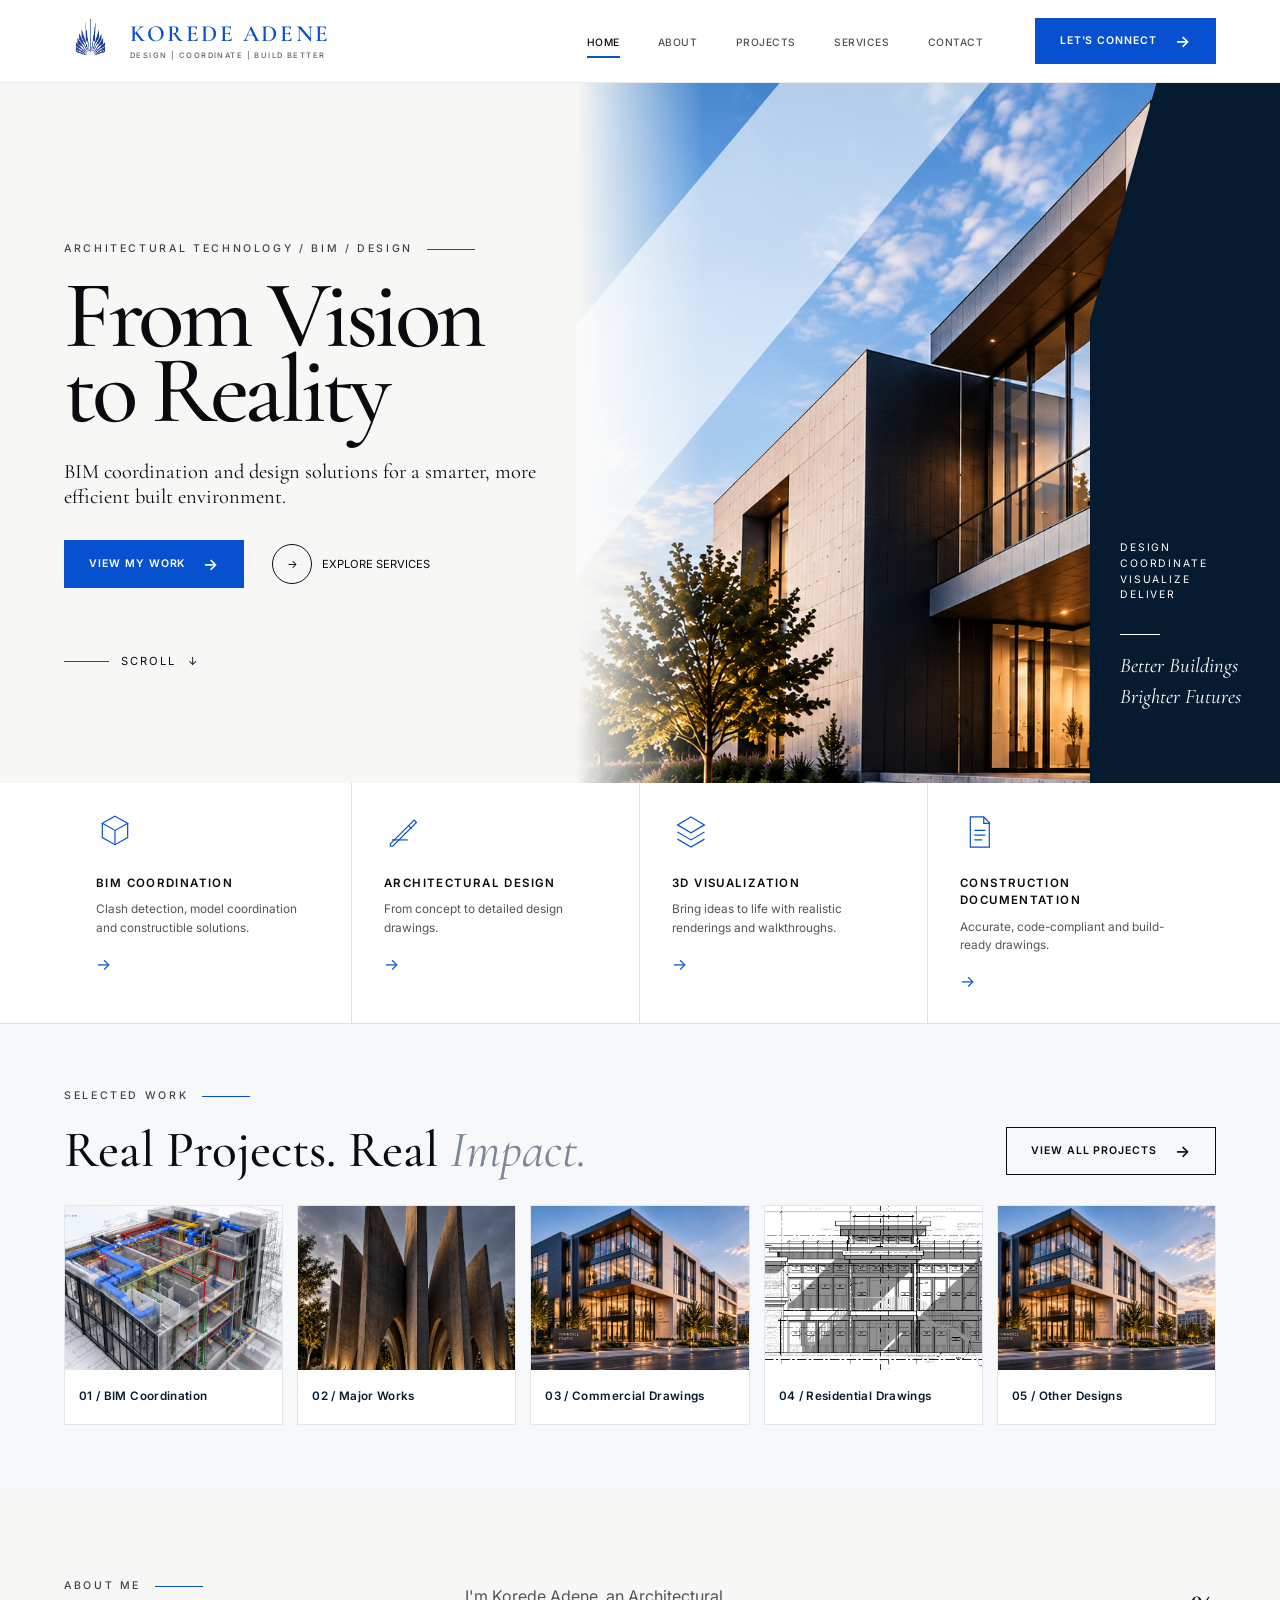
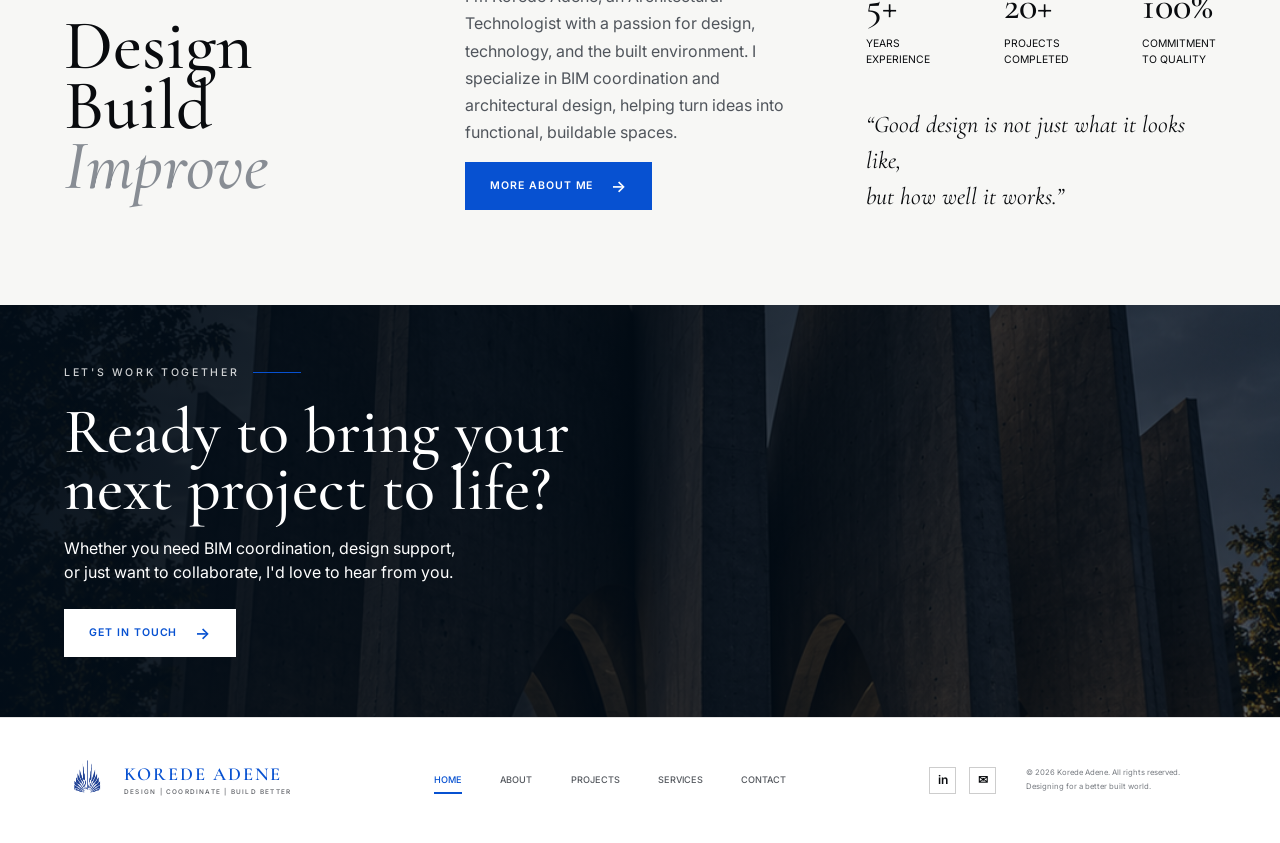
==== index.html @ fee51348 "Publish Centre Block Major Works case study" ====
<!DOCTYPE html>
<html lang="en">
<head>
  <meta charset="UTF-8">
  <meta name="viewport" content="width=device-width, initial-scale=1.0">

  <title>Korede Adene | BIM Coordination & Architectural Design</title>
  <meta
    name="description"
    content="Korede Adene is an Architectural Technologist and BIM professional specializing in BIM coordination, architectural design, visualization and construction documentation."
  >


  <link rel="preconnect" href="https://fonts.googleapis.com">
  <link rel="preconnect" href="https://fonts.gstatic.com" crossorigin>
  <link
    href="https://fonts.googleapis.com/css2?family=Cormorant+Garamond:ital,wght@0,400;0,500;0,600;1,400&family=Inter:wght@400;500;600&display=swap"
    rel="stylesheet"
  >

  <link rel="stylesheet" href="styles.css">
  <link rel="stylesheet" href="projects.css">
  <script src="script.js" defer></script>
</head>

<body class="home-page">
  <a class="skip-link" href="#main-content">Skip to content</a>

  <header class="site-header" id="top">
    <div class="site-header__inner">
      <a class="brand" href="#top" aria-label="Korede Adene home">
        <img
          class="brand__mark"
          src="assets/logo.png"
          alt=""
          width="54"
          height="54"
        >
        <span class="brand__text">
          <span class="brand__name">KOREDE ADENE</span>
          <span class="brand__tagline">DESIGN | COORDINATE | BUILD BETTER</span>
        </span>
      </a>

      <button
        class="nav-toggle"
        type="button"
        aria-expanded="false"
        aria-controls="primary-navigation"
        aria-label="Open navigation"
      >
        <span></span>
        <span></span>
      </button>

      <nav class="site-nav" id="primary-navigation" aria-label="Primary navigation">
        <a class="site-nav__link is-active" href="#top">Home</a>
        <a class="site-nav__link" href="#about">About</a>
        <a class="site-nav__link" href="projects.html">Projects</a>
        <a class="site-nav__link" href="services.html">Services</a>
        <a class="site-nav__link" href="contact.html">Contact</a>
      </nav>

      <a class="button button--primary header-cta" href="contact.html">
        <span>Let's connect</span>
        <span class="button__arrow" aria-hidden="true">→</span>
      </a>
    </div>
  </header>

  <main id="main-content">
    <section class="hero" aria-labelledby="hero-title">
      <div class="hero__inner">
        <div class="hero__content reveal">
          <p class="eyebrow">Architectural Technology / BIM / Design</p>

          <h1 class="hero__title" id="hero-title">
            <span>From Vision</span>
            <span>to Reality</span>
          </h1>

          <p class="hero__copy">
            BIM coordination and design solutions for a smarter,
            more efficient built environment.
          </p>

          <div class="hero__actions">
            <a class="button button--primary" href="projects.html">
              <span>View my work</span>
              <span class="button__arrow" aria-hidden="true">→</span>
            </a>

            <a class="showreel-link" href="services.html" aria-label="Explore services">
              <span class="showreel-link__icon" aria-hidden="true">→</span>
              <span>Explore services</span>
            </a>
          </div>

          <a class="hero__scroll" href="#services">
            <span class="hero__scroll-rule" aria-hidden="true"></span>
            <span class="hero__scroll-label">Scroll</span>
            <span class="hero__scroll-arrow" aria-hidden="true">↓</span>
          </a>
        </div>

        <div class="hero__visual" aria-label="Contemporary architecture">
          <div class="hero__image-wrap">
            <img
              class="hero__image"
              src="assets/hero-building.jpg"
              alt="Contemporary architectural building with strong geometric forms"
            >
          </div>

          <div class="hero__wash" aria-hidden="true"></div>

          <div class="hero__panel">
            <p class="hero__panel-words">
              <span>Design</span>
              <span>Coordinate</span>
              <span>Visualize</span>
              <span>Deliver</span>
            </p>
            <span class="hero__panel-rule" aria-hidden="true"></span>
            <p class="hero__panel-quote">
              Better Buildings<br>
              Brighter Futures
            </p>
          </div>
        </div>
      </div>
    </section>

    <section class="services-strip" id="services" aria-labelledby="services-title">
      <h2 class="visually-hidden" id="services-title">Services and capabilities</h2>

      <div class="services-strip__grid">
        <a class="service-card reveal" href="services.html#bim-coordination">
          <svg class="service-card__icon" viewBox="0 0 48 48" aria-hidden="true">
            <path d="M24 4 40 13 24 22 8 13 24 4Z"></path>
            <path d="M8 13v18l16 9 16-9V13"></path>
            <path d="M24 22v18"></path>
          </svg>
          <h3 class="service-card__title">BIM Coordination</h3>
          <p class="service-card__copy">
            Clash detection, model coordination and constructible solutions.
          </p>
          <span class="service-card__arrow" aria-hidden="true">→</span>
        </a>

        <a class="service-card reveal" href="services.html#architectural-design">
          <svg class="service-card__icon" viewBox="0 0 48 48" aria-hidden="true">
            <path d="M8 39 38 9l3 3-30 30H8v-3Z"></path>
            <path d="m31 16 4 4"></path>
            <path d="M10 34h20"></path>
          </svg>
          <h3 class="service-card__title">Architectural Design</h3>
          <p class="service-card__copy">
            From concept to detailed design drawings.
          </p>
          <span class="service-card__arrow" aria-hidden="true">→</span>
        </a>

        <a class="service-card reveal" href="services.html#visualization">
          <svg class="service-card__icon" viewBox="0 0 48 48" aria-hidden="true">
            <path d="m24 5 17 10-17 10L7 15 24 5Z"></path>
            <path d="m7 24 17 10 17-10"></path>
            <path d="m7 33 17 10 17-10"></path>
          </svg>
          <h3 class="service-card__title">3D Visualization</h3>
          <p class="service-card__copy">
            Bring ideas to life with realistic renderings and walkthroughs.
          </p>
          <span class="service-card__arrow" aria-hidden="true">→</span>
        </a>

        <a class="service-card reveal" href="services.html#documentation">
          <svg class="service-card__icon" viewBox="0 0 48 48" aria-hidden="true">
            <path d="M13 5h17l7 7v31H13V5Z"></path>
            <path d="M30 5v8h8"></path>
            <path d="M18 22h14M18 28h14M18 34h10"></path>
          </svg>
          <h3 class="service-card__title">Construction Documentation</h3>
          <p class="service-card__copy">
            Accurate, code-compliant and build-ready drawings.
          </p>
          <span class="service-card__arrow" aria-hidden="true">→</span>
        </a>
      </div>
    </section>

    <section class="featured-projects home-projects" id="projects" aria-labelledby="projects-title">
      <div class="home-projects__heading">
        <div><p class="eyebrow">Selected work</p><h2 id="projects-title">Real Projects. Real <em>Impact.</em></h2></div>
        <a class="button button--outline" href="projects.html">View all projects <span class="button__arrow" aria-hidden="true">→</span></a>
      </div>
      <div class="home-projects__grid">
        <a class="home-projects__card" href="projects.html#bim-coordination"><img src="assets/bim-coordination.jpg" alt="Illustrated BIM model" loading="lazy"><span>01 / BIM Coordination</span></a>
        <a class="home-projects__card" href="major-works.html"><img src="assets/contact-monument.jpg" alt="Architectural visualization representing major work" loading="lazy"><span>02 / Major Works</span></a>
        <a class="home-projects__card" href="commercial.html"><img src="assets/commercial-drawings.jpg" alt="Contemporary commercial building visualization" loading="lazy"><span>03 / Commercial Drawings</span></a>
        <a class="home-projects__card" href="residential.html"><img src="assets/residential/flat-roof.jpg" alt="Architectural elevation drawing of a contemporary residence" loading="lazy"><span>04 / Residential Drawings</span></a>
        <a class="home-projects__card" href="projects.html#other-designs"><img src="assets/commercial-drawings.jpg" alt="Architectural visualization representing design studies" loading="lazy"><span>05 / Other Designs</span></a>
      </div>
    </section>

    <section class="about" id="about" aria-labelledby="about-title">
      <div class="about__inner">
        <div class="about__heading reveal">
          <p class="eyebrow">About Me</p>
          <h2 class="about__title" id="about-title">
            Design<br>
            Build<br>
            <em>Improve</em>
          </h2>
        </div>

        <div class="about__copy reveal">
          <p>
            I'm Korede Adene, an Architectural Technologist with a passion for
            design, technology, and the built environment. I specialize in BIM
            coordination and architectural design, helping turn ideas into
            functional, buildable spaces.
          </p>

          <a class="button button--primary" href="about.html">
            <span>More about me</span>
            <span class="button__arrow" aria-hidden="true">→</span>
          </a>
        </div>

        <div class="about__stats reveal">
          <div class="stats">
            <div class="stat">
              <strong class="stat__number">5+</strong>
              <span class="stat__label">Years<br>Experience</span>
            </div>
            <div class="stat">
              <strong class="stat__number">20+</strong>
              <span class="stat__label">Projects<br>Completed</span>
            </div>
            <div class="stat">
              <strong class="stat__number">100%</strong>
              <span class="stat__label">Commitment<br>to Quality</span>
            </div>
          </div>

          <div class="about__quote">
            <span class="about__quote-rule" aria-hidden="true"></span>
            <blockquote>
              “Good design is not just what it looks like,<br>
              but how well it works.”
            </blockquote>
          </div>
        </div>
      </div>
    </section>

    <section class="contact-cta" id="contact" aria-labelledby="contact-title">
      <img
        class="contact-cta__image"
        src="assets/contact-monument.jpg"
        alt="Monumental concrete architecture illuminated at dusk"
      >
      <div class="contact-cta__overlay"></div>

      <div class="contact-cta__content reveal">
        <p class="eyebrow eyebrow--light">Let's work together</p>
        <h2 class="contact-cta__title" id="contact-title">
          Ready to bring your<br>
          next project to life?
        </h2>
        <p class="contact-cta__copy">
          Whether you need BIM coordination, design support,<br>
          or just want to collaborate, I'd love to hear from you.
        </p>

        <a class="button button--light" href="mailto:KoredeAdene@gmail.com">
          <span>Get in touch</span>
          <span class="button__arrow" aria-hidden="true">→</span>
        </a>
      </div>
    </section>
  </main>

  <footer class="site-footer">
    <div class="site-footer__inner">
      <a class="brand brand--footer" href="#top" aria-label="Korede Adene home">
        <img
          class="brand__mark"
          src="assets/logo.png"
          alt=""
          width="48"
          height="48"
        >
        <span class="brand__text">
          <span class="brand__name">KOREDE ADENE</span>
          <span class="brand__tagline">DESIGN | COORDINATE | BUILD BETTER</span>
        </span>
      </a>

      <nav class="footer-nav" aria-label="Footer navigation">
        <a class="is-active" href="#top">Home</a>
        <a href="#about">About</a>
        <a href="projects.html">Projects</a>
        <a href="#services">Services</a>
        <a href="contact.html">Contact</a>
      </nav>

      <div class="site-footer__right">
        <div class="social-links" aria-label="Social links">
          <a href="https://www.linkedin.com/in/korede-adene/" aria-label="LinkedIn">in</a>
          <a href="mailto:KoredeAdene@gmail.com" aria-label="Email">✉</a>
        </div>

        <div class="site-footer__meta">
          <p>© 2026 Korede Adene. All rights reserved.</p>
          <p>Designing for a better built world.</p>
        </div>
      </div>
    </div>
  </footer>
</body>
</html>
---- styles.css ----
/* ==========================================================
   KOREDE ADENE PORTFOLIO
   MASTER STYLESHEET
   Home + Services + About
========================================================== */


/* ==========================================================
   01. DESIGN SYSTEM
========================================================== */

:root {
  --black: #090b0e;
  --blue: #0751d1;
  --blue-dark: #053b9d;
  --navy: #061b2f;
  --navy-dark: #031321;

  --gray: #888d94;
  --gray-dark: #50555c;
  --gray-light: #e3e6e9;

  --white: #ffffff;
  --off-white: #f7f7f5;
  --blue-gray: #e8eef3;

  --font-display: "Cormorant Garamond", Georgia, serif;
  --font-body: "Inter", Arial, sans-serif;

  --max-width: 1600px;
  --page-padding: clamp(28px, 5vw, 82px);

  --header-height: 82px;

  --border: 1px solid rgba(9, 11, 14, 0.12);

  --transition: 250ms ease;
}


/* ==========================================================
   02. RESET
========================================================== */

*,
*::before,
*::after {
  box-sizing: border-box;
}

html {
  scroll-behavior: smooth;
}

body {
  margin: 0;
  padding: 0;

  color: var(--black);
  background: var(--white);

  font-family: var(--font-body);
  font-size: 16px;
  line-height: 1.5;

  -webkit-font-smoothing: antialiased;
}

body,
button,
input,
textarea {
  font-family: var(--font-body);
}

img {
  display: block;
  max-width: 100%;
}

a {
  color: inherit;
  text-decoration: none;
}

button {
  border: 0;
  background: none;
}

p {
  margin-top: 0;
}

h1,
h2,
h3,
h4,
p {
  overflow-wrap: break-word;
}

section {
  scroll-margin-top: 100px;
}


/* ==========================================================
   03. ACCESSIBILITY
========================================================== */

.skip-link {
  position: fixed;
  z-index: 99999;

  top: 12px;
  left: 12px;

  padding: 10px 16px;

  color: var(--white);
  background: var(--blue);

  transform: translateY(-160%);
}

.skip-link:focus {
  transform: translateY(0);
}


/* ==========================================================
   04. SHARED TYPOGRAPHY
========================================================== */

.eyebrow {
  display: flex;
  align-items: center;
  gap: 14px;

  margin: 0 0 22px;

  color: #3f454c;

  font-size: 0.66rem;
  font-weight: 500;

  letter-spacing: 0.25em;
  text-transform: uppercase;
}

.eyebrow::after {
  content: "";

  display: block;

  width: 48px;
  height: 1px;

  background: var(--blue);
}


.section-heading {
  display: flex;
  align-items: center;
  gap: 18px;

  margin-bottom: 20px;
}

.section-heading h2 {
  margin: 0;

  font-family: var(--font-display);
  font-size: clamp(2rem, 3vw, 3rem);
  font-weight: 500;

  line-height: 1;
  letter-spacing: -0.025em;
}

.section-heading__line {
  display: block;

  width: 55px;
  height: 1px;

  flex: 0 0 auto;

  background: var(--blue);
}

.section-heading--light {
  color: var(--white);
}

.section-heading--light .section-heading__line {
  background: rgba(255, 255, 255, 0.8);
}


/* ==========================================================
   05. BUTTONS
========================================================== */

.button {
  min-height: 48px;

  width: fit-content;

  display: inline-flex;
  align-items: center;
  justify-content: center;
  gap: 18px;

  padding: 0 24px;

  border: 1px solid transparent;

  font-size: 0.66rem;
  font-weight: 600;

  letter-spacing: 0.09em;
  text-transform: uppercase;

  transition:
    transform var(--transition),
    background var(--transition),
    color var(--transition),
    border-color var(--transition);
}

.button:hover {
  transform: translateY(-2px);
}

.button--primary {
  color: var(--white);
  background: var(--blue);
}

.button--primary:hover {
  background: var(--blue-dark);
}

.button--light {
  color: var(--blue);
  background: var(--white);
}

.button--light:hover {
  color: var(--white);
  background: var(--blue);
}

.button--outline {
  color: var(--black);

  border-color: var(--black);
  background: transparent;
}

.button__arrow {
  font-size: 1rem;
  line-height: 1;
}


/* ==========================================================
   06. STICKY HEADER
========================================================== */

.site-header {
  position: sticky;
  z-index: 5000;

  top: 0;

  width: 100%;

  background: rgba(255, 255, 255, 0.97);

  border-bottom: 1px solid rgba(9, 11, 14, 0.08);

  backdrop-filter: blur(14px);
  -webkit-backdrop-filter: blur(14px);
}

.site-header__inner {
  width: min(100%, var(--max-width));
  min-height: var(--header-height);

  margin: 0 auto;
  padding: 0 var(--page-padding);

  display: grid;
  grid-template-columns: auto 1fr auto;
  align-items: center;
  gap: clamp(25px, 4vw, 65px);
}


/* ==========================================================
   07. BRAND
========================================================== */

.brand {
  display: inline-flex;
  align-items: center;
  gap: 14px;

  min-width: max-content;
}

.brand__mark {
  width: 52px;
  height: 52px;

  object-fit: contain;
}

.brand__text {
  display: flex;
  flex-direction: column;
}

.brand__name {
  color: var(--blue);

  font-family: var(--font-display);
  font-size: 1.45rem;
  font-weight: 600;

  line-height: 1;

  letter-spacing: 0.11em;
}

.brand__tagline {
  margin-top: 6px;

  color: #5d6065;

  font-size: 0.47rem;
  font-weight: 500;

  line-height: 1;

  letter-spacing: 0.19em;
}


/* ==========================================================
   08. NAVIGATION
========================================================== */

.site-nav {
  display: flex;
  align-items: center;
  justify-content: flex-end;

  gap: clamp(25px, 3vw, 46px);
}

.site-nav__link {
  position: relative;

  padding: 31px 0 27px;

  color: #4d5055;

  font-size: 0.64rem;
  font-weight: 500;

  letter-spacing: 0.05em;
  text-transform: uppercase;

  transition: color var(--transition);
}

.site-nav__link::after {
  content: "";

  position: absolute;

  right: 0;
  bottom: 20px;
  left: 0;

  height: 2px;

  background: var(--blue);

  transform: scaleX(0);
  transform-origin: left;

  transition: transform var(--transition);
}

.site-nav__link:hover,
.site-nav__link.is-active {
  color: var(--black);
}

.site-nav__link:hover::after,
.site-nav__link.is-active::after {
  transform: scaleX(1);
}

.header-cta {
  min-height: 46px;

  white-space: nowrap;
}


/* ==========================================================
   09. MOBILE NAV BUTTON
========================================================== */

.nav-toggle {
  display: none;

  width: 44px;
  height: 44px;

  cursor: pointer;
}

.nav-toggle span {
  display: block;

  width: 25px;
  height: 1px;

  margin: 6px auto;

  background: var(--black);

  transition: var(--transition);
}

.nav-toggle.is-open span:first-child {
  transform: translateY(3.5px) rotate(45deg);
}

.nav-toggle.is-open span:last-child {
  transform: translateY(-3.5px) rotate(-45deg);
}


/* ==========================================================
   10. HOME HERO
========================================================== */

.hero {
  position: relative;

  min-height: 700px;

  display: grid;
  grid-template-columns: 45% 55%;

  overflow: hidden;

  background: var(--off-white);
}

.hero__content {
  position: relative;
  z-index: 4;

  padding:
    clamp(85px, 9vw, 145px)
    40px
    70px
    var(--page-padding);
}

.hero__title {
  margin: 0;

  font-family: var(--font-display);
  font-size: clamp(4.6rem, 7.5vw, 8rem);
  font-weight: 500;

  line-height: 0.78;
  letter-spacing: -0.045em;
}

.hero__description {
  max-width: 570px;

  margin: 28px 0;

  font-family: var(--font-display);
  font-size: clamp(1.15rem, 1.5vw, 1.5rem);

  line-height: 1.2;
}

.hero__actions {
  display: flex;
  align-items: center;
  flex-wrap: wrap;

  gap: 28px;
}

.hero__visual {
  position: relative;

  min-height: 700px;

  overflow: hidden;
}

.hero__visual > img {
  width: 100%;
  height: 100%;

  object-fit: cover;
}

.hero__visual::before {
  content: "";

  position: absolute;
  z-index: 2;

  top: -10%;
  bottom: -10%;
  left: -90px;

  width: 210px;

  background: rgba(255, 255, 255, 0.6);

  transform: skewX(-40deg);
}

.hero__side-panel {
  position: absolute;
  z-index: 5;

  top: 0;
  right: 0;
  bottom: 0;

  width: 27%;

  display: flex;
  flex-direction: column;
  justify-content: flex-end;

  padding: 50px 30px;

  color: var(--white);
  background: var(--navy);

  clip-path:
    polygon(
      35% 0,
      100% 0,
      100% 100%,
      0 100%,
      0 34%
    );
}


/* ==========================================================
   11. HOME SERVICES STRIP
========================================================== */

.services-strip {
  display: grid;
  grid-template-columns: repeat(4, 1fr);

  padding: 0 var(--page-padding);

  background: var(--white);

  border-bottom: var(--border);
}

.service-card {
  min-height: 175px;

  padding: 30px clamp(18px, 2.5vw, 38px);

  border-right: var(--border);
}

.service-card:last-child {
  border-right: 0;
}

.service-card h3 {
  margin: 18px 0 8px;

  font-size: 0.72rem;
  font-weight: 600;

  letter-spacing: 0.12em;
  text-transform: uppercase;
}

.service-card p {
  margin: 0;

  color: var(--gray-dark);

  font-size: 0.74rem;
  line-height: 1.55;
}


/* ==========================================================
   12. HOME FEATURED PROJECTS
========================================================== */

.featured-projects {
  display: grid;
  grid-template-columns: 1.35fr repeat(4, 1fr);

  color: var(--white);
  background: #070b0e;
}

.featured-projects__intro {
  padding: 45px var(--page-padding);
}

.featured-projects__intro h2 {
  margin: 20px 0;

  font-family: var(--font-display);
  font-size: clamp(2.8rem, 4vw, 4.6rem);
  font-weight: 500;

  line-height: 0.92;
}

.featured-projects__intro h2 em {
  color: #8d9198;

  font-weight: 400;
}

.featured-projects__intro p {
  color: rgba(255, 255, 255, 0.8);

  font-size: 0.8rem;
  line-height: 1.7;
}

.project-card {
  position: relative;

  min-height: 410px;

  overflow: hidden;

  border-left: 1px solid rgba(255, 255, 255, 0.13);
}

.project-card img {
  width: 100%;
  height: 100%;

  object-fit: cover;

  transition: transform 600ms ease;
}

.project-card:hover img {
  transform: scale(1.035);
}

.project-card::after {
  content: "";

  position: absolute;

  inset: 0;

  background:
    linear-gradient(
      180deg,
      transparent 35%,
      rgba(2, 9, 17, 0.9) 100%
    );
}

.project-card__content {
  position: absolute;
  z-index: 3;

  right: 20px;
  bottom: 25px;
  left: 20px;
}

.project-card__content h3 {
  margin: 0 0 5px;

  font-family: var(--font-display);
  font-size: 1.35rem;
  font-weight: 500;
}

.project-card__content p {
  margin: 0;

  font-size: 0.56rem;

  letter-spacing: 0.08em;
  text-transform: uppercase;
}


/* ==========================================================
   13. EXISTING HOME ABOUT SECTION
========================================================== */

.about-section {
  display: grid;
  grid-template-columns: 1fr 1fr 1fr;

  padding:
    clamp(55px, 7vw, 100px)
    var(--page-padding);

  background: var(--off-white);
}

.about-section h2 {
  margin: 0;

  font-family: var(--font-display);
  font-size: clamp(3.6rem, 5.5vw, 6rem);
  font-weight: 500;

  line-height: 0.8;
}

.about-section h2 em {
  color: var(--gray);

  font-weight: 400;
}

.about-section p {
  color: #4f5156;

  font-size: 0.84rem;
  line-height: 1.65;
}


/* ==========================================================
   14. SERVICES PAGE HERO
========================================================== */

.services-hero {
  min-height: 545px;

  display: grid;
  grid-template-columns: 53% 47%;

  overflow: hidden;

  background: var(--off-white);
}

.services-hero__content {
  position: relative;
  z-index: 5;

  display: flex;
  flex-direction: column;
  justify-content: center;

  padding:
    70px
    clamp(45px, 6vw, 100px)
    70px
    var(--page-padding);
}

.services-hero__title {
  margin: 0;

  font-family: var(--font-display);
  font-size: clamp(4rem, 6.2vw, 7rem);
  font-weight: 500;

  line-height: 0.83;
  letter-spacing: -0.045em;
}

.services-hero__title em {
  color: var(--gray);

  font-weight: 400;
}

.services-hero__intro {
  max-width: 660px;

  margin: 25px 0 28px;

  color: #3f4247;

  font-size: 0.84rem;
  line-height: 1.6;
}

.services-hero__visual {
  position: relative;

  min-height: 545px;

  overflow: hidden;

  background: var(--blue-gray);
}

.services-hero__visual > img {
  position: absolute;

  inset: 0;

  width: 100%;
  height: 100%;

  object-fit: cover;
}

.services-hero__visual::before {
  content: "";

  position: absolute;
  z-index: 2;

  top: -10%;
  bottom: -10%;
  left: -75px;

  width: 155px;

  background: rgba(255, 255, 255, 0.78);

  transform: skewX(-39deg);
}

.services-hero__panel {
  position: absolute;
  z-index: 4;

  top: 0;
  right: 0;
  bottom: 0;

  width: 28%;
  min-width: 180px;

  display: flex;
  flex-direction: column;
  justify-content: flex-end;

  padding: 45px 25px;

  color: var(--white);

  background:
    linear-gradient(
      180deg,
      #09223c,
      #031322
    );

  clip-path:
    polygon(
      36% 0,
      100% 0,
      100% 100%,
      0 100%,
      0 31%
    );
}

.services-hero__panel p {
  margin: 0;

  font-size: 0.59rem;

  line-height: 1.55;
  letter-spacing: 0.21em;

  text-transform: uppercase;
}

.services-hero__panel > span {
  width: 38px;
  height: 1px;

  margin: 17px 0;

  background: rgba(255, 255, 255, 0.7);
}

.services-hero__panel blockquote {
  margin: 0;

  font-family: var(--font-display);
  font-size: 1.15rem;
  font-style: italic;

  line-height: 1;
}


/* ==========================================================
   15. SERVICES PAGE FEATURE ROWS
========================================================== */

.service-feature {
  min-height: 455px;

  display: grid;
  grid-template-columns: 46% 54%;

  background: var(--white);

  border-top: var(--border);
}

.service-feature--reverse {
  grid-template-columns: 54% 46%;
}

.service-feature--reverse .service-feature__image {
  grid-column: 2;
  grid-row: 1;
}

.service-feature--reverse .service-feature__content {
  grid-column: 1;
  grid-row: 1;
}

.service-feature__image {
  position: relative;

  min-height: 455px;

  overflow: hidden;

  background: var(--blue-gray);
}

.service-feature__image img {
  position: absolute;

  inset: 0;

  width: 100%;
  height: 100%;

  object-fit: cover;

  transition: transform 700ms ease;
}

.service-feature:hover .service-feature__image img {
  transform: scale(1.018);
}

.service-feature__content {
  display: flex;
  flex-direction: column;
  justify-content: center;

  padding:
    clamp(40px, 4vw, 65px)
    clamp(45px, 6vw, 100px);
}

.service-number {
  display: flex;
  align-items: center;

  gap: 13px;

  margin-bottom: 8px;

  color: #555a61;

  font-size: 0.56rem;
  font-weight: 600;

  letter-spacing: 0.11em;
  text-transform: uppercase;
}

.service-number__line {
  width: 38px;
  height: 1px;

  background: var(--blue);
}

.service-feature__content h2 {
  margin: 0;

  font-family: var(--font-display);
  font-size: clamp(2.6rem, 3.7vw, 4.2rem);
  font-weight: 500;

  line-height: 0.95;
  letter-spacing: -0.035em;
}

.service-feature__description {
  max-width: 710px;

  margin: 14px 0 20px;

  color: #50545a;

  font-size: 0.8rem;
  line-height: 1.55;
}

.service-feature__capabilities {
  width: 100%;
  max-width: 720px;

  display: grid;
  grid-template-columns: repeat(2, minmax(0, 1fr));

  gap: 0 35px;

  margin-bottom: 23px;
}

.service-feature__capabilities ul {
  margin: 0;
  padding: 0;

  list-style: none;
}

.service-feature__capabilities li {
  position: relative;

  margin: 0 0 8px;

  padding-left: 23px;

  color: #555960;

  font-size: 0.72rem;
  line-height: 1.45;
}

.service-feature__capabilities li::before {
  content: "✓";

  position: absolute;

  top: 1px;
  left: 0;

  width: 14px;
  height: 14px;

  display: flex;
  align-items: center;
  justify-content: center;

  border-radius: 50%;

  color: var(--white);
  background: var(--blue);

  font-size: 0.5rem;
  font-weight: 600;
}

.service-feature__content .button {
  align-self: flex-start;
}

.service-feature__image--visualization::after {
  content: "";

  position: absolute;
  z-index: 1;

  inset: 0;

  background:
    linear-gradient(
      90deg,
      rgba(2, 14, 26, 0.78),
      rgba(2, 14, 26, 0.3) 35%,
      transparent 60%
    );
}

.service-image-caption {
  position: absolute;
  z-index: 3;

  top: 50%;
  left: clamp(28px, 4vw, 70px);

  transform: translateY(-50%);

  color: var(--white);

  font-size: 0.63rem;
  font-weight: 500;

  line-height: 1.65;
  letter-spacing: 0.25em;

  text-transform: uppercase;
}


/* ==========================================================
   16. SERVICES CONTACT
========================================================== */

.services-contact {
  position: relative;

  min-height: 170px;

  overflow: hidden;

  color: var(--white);
  background: var(--navy);
}

.services-contact__background {
  position: absolute;

  inset: 0;
}

.services-contact__background img {
  width: 100%;
  height: 100%;

  object-fit: cover;
}

.services-contact__overlay {
  position: absolute;

  inset: 0;

  background:
    linear-gradient(
      90deg,
      rgba(2, 13, 24, 0.98),
      rgba(2, 13, 24, 0.87) 55%,
      rgba(2, 13, 24, 0.55)
    );
}

.services-contact__content {
  position: relative;
  z-index: 3;

  width: min(100%, var(--max-width));
  min-height: 170px;

  margin: 0 auto;
  padding: 28px var(--page-padding);

  display: flex;
  align-items: center;
  justify-content: space-between;

  gap: 50px;
}

.services-contact h2 {
  margin: 0;

  font-family: var(--font-display);
  font-size: clamp(2rem, 3vw, 3.2rem);
  font-weight: 500;

  line-height: 0.95;
}

.services-contact p {
  max-width: 720px;

  margin: 9px 0 0;

  color: rgba(255, 255, 255, 0.82);

  font-size: 0.73rem;
}


/* ==========================================================
   17. ABOUT PAGE HERO
========================================================== */

.about-hero {
  position: relative;

  min-height: 650px;

  display: grid;
  grid-template-columns: 43% 57%;

  overflow: hidden;

  background:
    linear-gradient(
      120deg,
      #f7f8f8 0%,
      #eef3f6 45%,
      #dfe8ef 100%
    );
}

.about-hero__content {
  position: relative;
  z-index: 5;

  display: flex;
  flex-direction: column;
  justify-content: center;

  padding:
    65px
    35px
    55px
    var(--page-padding);
}

.about-hero__title {
  margin: 0;

  font-family: var(--font-display);
  font-size: clamp(4.4rem, 6.4vw, 7.3rem);
  font-weight: 500;

  line-height: 0.77;
  letter-spacing: -0.045em;
}

.about-hero__title em {
  color: #7d8288;

  font-weight: 400;
}

.about-hero__intro {
  max-width: 560px;

  margin: 30px 0;

  color: #43484f;

  font-size: 0.86rem;
  line-height: 1.65;
}

.about-hero__keywords {
  display: flex;
  flex-wrap: wrap;

  gap: 22px;

  margin-top: 38px;

  color: #747980;

  font-size: 0.5rem;
  font-weight: 500;

  letter-spacing: 0.12em;
  text-transform: uppercase;
}


/* ABOUT HERO VISUAL */

.about-hero__visual {
  position: relative;

  min-height: 650px;

  overflow: hidden;

  background:
    linear-gradient(
      135deg,
      #e6edf2 0%,
      #cbd7df 32%,
      var(--navy) 32.2%,
      var(--navy-dark) 100%
    );
}


/* subtle architectural shapes */

.about-hero__visual::before {
  content: "";

  position: absolute;

  z-index: 1;

  top: -120px;
  left: -60px;

  width: 52%;
  height: 125%;

  border-left: 1px solid rgba(7, 81, 209, 0.22);
  border-right: 1px solid rgba(7, 81, 209, 0.18);

  background:
    linear-gradient(
      90deg,
      rgba(255, 255, 255, 0.13),
      rgba(255, 255, 255, 0.02)
    );

  transform: skewX(-20deg);
}


/* portrait */

.about-hero__portrait {
  position: absolute;

  z-index: 3;

  right: 7%;
  bottom: 0;

  width: min(68%, 650px);
  height: 94%;

  object-fit: contain;
  object-position: center bottom;
}


/* dark side panel */

.about-hero__panel {
  position: absolute;

  z-index: 4;

  top: 0;
  right: 0;
  bottom: 0;

  width: 25%;
  min-width: 185px;

  display: flex;
  flex-direction: column;
  justify-content: center;

  padding: 120px 25px 35px 40px;

  color: var(--white);

  background:
    linear-gradient(
      180deg,
      rgba(3, 22, 39, 0.92),
      rgba(2, 15, 28, 0.98)
    );

  clip-path:
    polygon(
      42% 0,
      100% 0,
      100% 100%,
      0 100%,
      0 26%
    );
}

.about-hero__panel p {
  margin: 0;

  font-size: 0.62rem;

  line-height: 1.55;
  letter-spacing: 0.23em;

  text-transform: uppercase;
}

.about-hero__panel > span {
  width: 40px;
  height: 1px;

  margin: 20px 0;

  background: rgba(255, 255, 255, 0.75);
}

.about-hero__panel blockquote {
  margin: 0;

  font-family: var(--font-display);
  font-size: 1.3rem;
  font-style: italic;

  line-height: 1;
}


/* ==========================================================
   18. ABOUT PROFESSIONAL SUMMARY
========================================================== */

.about-summary {
  width: min(100%, var(--max-width));

  margin: 0 auto;

  display: grid;
  grid-template-columns: 48% 52%;

  background: var(--white);
}

.about-summary__bio {
  padding:
    clamp(55px, 6vw, 90px)
    clamp(40px, 5vw, 80px)
    clamp(55px, 6vw, 90px)
    var(--page-padding);

  border-right: var(--border);
}

.about-summary__bio > p {
  max-width: 700px;

  margin-bottom: 16px;

  color: #50545a;

  font-size: 0.79rem;
  line-height: 1.65;
}

.about-signature {
  margin-top: 35px;

  display: flex;
  flex-direction: column;
}

.about-signature__script {
  margin-bottom: 13px;

  font-family: var(--font-display);
  font-size: 2.7rem;
  font-style: italic;

  line-height: 1;

  transform: rotate(-3deg);
  transform-origin: left;
}

.about-signature__name {
  font-size: 0.61rem;
  font-weight: 600;

  letter-spacing: 0.15em;
}

.about-signature__role {
  margin-top: 3px;

  color: #60656b;

  font-size: 0.54rem;
  font-weight: 500;

  letter-spacing: 0.13em;
}


/* ==========================================================
   19. ABOUT STATISTICS
========================================================== */

.about-summary__details {
  display: flex;
  flex-direction: column;
}

.about-stats {
  min-height: 210px;

  display: grid;
  grid-template-columns: repeat(3, 1fr);

  padding:
    50px
    clamp(30px, 5vw, 75px)
    35px;

  border-bottom: var(--border);
}

.about-stat {
  display: flex;
  flex-direction: column;
  align-items: center;

  text-align: center;

  padding: 0 20px;

  border-right: var(--border);
}

.about-stat:last-child {
  border-right: 0;
}

.about-stat__icon {
  color: var(--blue);

  font-size: 1.9rem;
  line-height: 1;
}

.about-stat strong {
  margin: 9px 0 4px;

  color: var(--blue);

  font-family: var(--font-display);
  font-size: 3rem;
  font-weight: 500;

  line-height: 0.9;
}

.about-stat > span:last-child {
  color: #555b62;

  font-size: 0.5rem;
  font-weight: 500;

  line-height: 1.4;
  letter-spacing: 0.09em;
}


/* ==========================================================
   20. ABOUT QUOTE
========================================================== */

.about-quote {
  position: relative;

  margin: 0;

  padding:
    30px
    clamp(40px, 6vw, 90px);

  color: #72777e;

  border-bottom: var(--border);

  font-family: var(--font-display);
  font-size: clamp(1.25rem, 1.7vw, 1.7rem);
  font-style: italic;

  line-height: 1.1;
}

.about-quote::before {
  content: "";

  position: absolute;

  top: 27px;
  bottom: 27px;
  left: clamp(22px, 4vw, 55px);

  width: 2px;

  background: var(--blue);
}


/* ==========================================================
   21. ABOUT APPROACH
========================================================== */

.about-approach {
  flex: 1;

  padding:
    32px
    clamp(40px, 5vw, 75px)
    45px;
}

.about-approach > p {
  max-width: 800px;

  margin-bottom: 28px;

  color: #565b62;

  font-size: 0.78rem;
  line-height: 1.6;
}

.approach-grid {
  display: grid;
  grid-template-columns: repeat(2, 1fr);

  gap: 26px 40px;
}

.approach-item {
  display: grid;
  grid-template-columns: 40px 1fr;

  align-items: center;

  gap: 12px;
}

.approach-item__icon {
  width: 38px;
  height: 38px;

  display: flex;
  align-items: center;
  justify-content: center;

  color: var(--blue);

  border: 1px solid rgba(7, 81, 209, 0.4);
  border-radius: 50%;

  font-size: 1.15rem;
}

.approach-item h3 {
  margin: 0 0 3px;

  color: #555a60;

  font-size: 0.57rem;
  font-weight: 600;

  letter-spacing: 0.08em;
  text-transform: uppercase;
}

.approach-item p {
  margin: 0;

  color: #777b80;

  font-size: 0.58rem;
}


/* ==========================================================
   22. CORE SKILLS & TOOLS
========================================================== */

.skills-section {
  position: relative;

  overflow: hidden;

  color: var(--white);

  background:
    linear-gradient(
      110deg,
      #031626 0%,
      #06233c 60%,
      #071c30 100%
    );
}

.skills-section::after {
  content: "";

  position: absolute;

  z-index: 0;

  top: 0;
  right: -80px;
  bottom: 0;

  width: 38%;

  opacity: 0.17;

  background:
    linear-gradient(
      120deg,
      transparent 20%,
      rgba(255, 255, 255, 0.1)
    );

  transform: skewX(-16deg);
}

.skills-section__overlay {
  position: absolute;

  inset: 0;

  background:
    linear-gradient(
      90deg,
      rgba(1, 12, 22, 0.15),
      transparent
    );
}

.skills-section__inner {
  position: relative;
  z-index: 2;

  width: min(100%, var(--max-width));

  margin: 0 auto;
  padding:
    48px
    var(--page-padding)
    58px;
}

.skills-section__header {
  display: flex;
  align-items: center;
  justify-content: space-between;

  gap: 40px;

  margin-bottom: 25px;
}

.skills-section__header p {
  margin: 0;

  color: rgba(255, 255, 255, 0.72);

  font-size: 0.55rem;
  font-weight: 500;

  letter-spacing: 0.17em;
  text-transform: uppercase;
}

.skills-layout {
  display: grid;
  grid-template-columns: 1.15fr 1fr;

  gap: clamp(50px, 7vw, 110px);
}

.software-tools {
  padding-right: clamp(30px, 5vw, 80px);

  border-right: 1px solid rgba(255, 255, 255, 0.15);
}

.software-tools h3,
.professional-skills h3 {
  margin: 0 0 24px;

  font-size: 0.8rem;
  font-weight: 500;
}

.software-grid {
  display: grid;
  grid-template-columns: repeat(5, 1fr);

  gap: 0;
}

.software-item {
  min-height: 105px;

  display: flex;
  flex-direction: column;
  align-items: center;
  justify-content: center;

  gap: 12px;

  padding: 10px;

  text-align: center;

  border-right: 1px solid rgba(255, 255, 255, 0.12);
  border-bottom: 1px solid rgba(255, 255, 255, 0.12);
}

.software-item:nth-child(5n) {
  border-right: 0;
}

.software-item:nth-last-child(-n + 5) {
  border-bottom: 0;
}

.software-item strong {
  color: #65a4ff;

  font-family: var(--font-display);
  font-size: 2.3rem;
  font-weight: 500;

  line-height: 1;
}

.software-item span {
  color: rgba(255, 255, 255, 0.9);

  font-size: 0.54rem;
}

.professional-skills ul {
  margin: 0;
  padding: 0;

  list-style: none;
}

.professional-skills li {
  position: relative;

  margin-bottom: 12px;

  padding-left: 27px;

  color: rgba(255, 255, 255, 0.86);

  font-size: 0.69rem;
  line-height: 1.4;
}

.professional-skills li::before {
  content: "✓";

  position: absolute;

  top: 0;
  left: 0;

  width: 16px;
  height: 16px;

  display: flex;
  align-items: center;
  justify-content: center;

  color: var(--white);
  background: var(--blue);

  border-radius: 50%;

  font-size: 0.5rem;
}

.skills-section__words {
  position: absolute;

  right: 25px;
  bottom: 25px;

  color: rgba(255, 255, 255, 0.65);

  font-size: 0.48rem;

  line-height: 1.6;
  letter-spacing: 0.18em;

  text-transform: uppercase;
}


/* ==========================================================
   23. PROFESSIONAL EXPERIENCE
========================================================== */

.experience-section {
  width: min(100%, var(--max-width));

  margin: 0 auto;
  padding:
    50px
    var(--page-padding)
    55px;

  background: var(--white);
}

.experience-section__header {
  display: flex;
  align-items: center;
  justify-content: space-between;

  gap: 40px;

  margin-bottom: 15px;
}

.experience-section__header p {
  margin: 0;

  color: #747980;

  font-size: 0.53rem;
  font-weight: 500;

  letter-spacing: 0.16em;
  text-transform: uppercase;
}

.experience-timeline {
  position: relative;

  margin-top: 20px;
}

.experience-timeline::before {
  content: "";

  position: absolute;

  top: 12px;
  bottom: 18px;
  left: 9px;

  width: 1px;

  background: #9eb1c8;
}

.experience-item {
  position: relative;

  display: grid;
  grid-template-columns: minmax(220px, 31%) 1fr;

  gap: clamp(35px, 6vw, 100px);

  padding:
    0
    0
    28px
    55px;

  margin-bottom: 28px;

  border-bottom: 1px solid rgba(9, 11, 14, 0.09);
}

.experience-item:last-child {
  margin-bottom: 0;

  border-bottom: 0;
}

.experience-item__marker {
  position: absolute;

  z-index: 2;

  top: 6px;
  left: 3px;

  width: 13px;
  height: 13px;

  border-radius: 50%;

  background: var(--blue);

  box-shadow: 0 0 0 4px var(--white);
}

.experience-item__position > span {
  display: block;

  margin-bottom: 5px;

  color: #656a71;

  font-size: 0.58rem;
  font-weight: 500;

  letter-spacing: 0.1em;
}

.experience-item__position h3 {
  margin: 0 0 3px;

  font-size: 0.68rem;
  font-weight: 700;

  line-height: 1.35;
}

.experience-item__position p {
  margin: 0;

  color: #646970;

  font-size: 0.66rem;
}

.experience-item__details ul {
  margin: 0;
  padding-left: 17px;
}

.experience-item__details li {
  margin-bottom: 4px;

  color: #555a60;

  font-size: 0.66rem;
  line-height: 1.45;
}


/* ==========================================================
   24. EDUCATION + INTERESTS
========================================================== */

.education-interests {
  display: grid;
  grid-template-columns: 40% 35% 25%;

  background: var(--off-white);

  border-top: var(--border);
}

.education-block,
.interests-block {
  padding:
    42px
    clamp(30px, 4vw, 65px)
    50px;
}

.education-block {
  padding-left: var(--page-padding);

  border-right: var(--border);
}

.education-grid {
  display: grid;
  grid-template-columns: repeat(2, 1fr);

  gap: 30px 35px;
}

.education-item {
  position: relative;

  padding-left: 24px;
}

.education-item::before {
  content: "";

  position: absolute;

  top: 4px;
  left: 0;

  width: 9px;
  height: 9px;

  border-radius: 50%;

  background: var(--blue);
}

.education-item__year {
  display: block;

  margin-bottom: 4px;

  color: #46505b;

  font-size: 0.59rem;
  font-weight: 600;

  letter-spacing: 0.06em;
}

.education-item h3 {
  margin: 0 0 3px;

  font-size: 0.62rem;
  font-weight: 600;
}

.education-item p {
  margin: 0;

  color: #686d73;

  font-size: 0.54rem;
  line-height: 1.5;
}

.interests-grid {
  display: grid;
  grid-template-columns: repeat(3, 1fr);

  gap: 32px 20px;
}

.interest-item {
  display: flex;
  flex-direction: column;
  align-items: center;

  gap: 9px;

  text-align: center;
}

.interest-item__icon {
  color: var(--blue);

  font-size: 1.8rem;
  line-height: 1;
}

.interest-item > span:last-child {
  color: #555b62;

  font-size: 0.56rem;
}


/* SIDE IMAGE */

.education-interests__image {
  position: relative;

  min-height: 300px;

  overflow: hidden;

  background: var(--navy);
}

.education-interests__image::after {
  content: "";

  position: absolute;

  inset: 0;

  background:
    linear-gradient(
      180deg,
      rgba(3, 17, 31, 0.05),
      rgba(3, 17, 31, 0.68)
    );
}

.education-interests__image img {
  width: 100%;
  height: 100%;

  object-fit: cover;
}

.education-interests__image p {
  position: absolute;

  z-index: 2;

  right: 28px;
  bottom: 28px;

  margin: 0;

  color: var(--white);

  font-size: 0.53rem;
  font-weight: 500;

  line-height: 1.6;
  letter-spacing: 0.2em;

  text-transform: uppercase;
}


/* ==========================================================
   25. ABOUT CONTACT CTA
========================================================== */

.about-contact {
  position: relative;

  min-height: 330px;

  display: flex;
  align-items: center;

  overflow: hidden;

  color: var(--white);
  background: var(--navy-dark);
}

.about-contact__background {
  position: absolute;

  inset: 0;
}

.about-contact__background img {
  width: 100%;
  height: 100%;

  object-fit: cover;
  object-position: center 58%;
}

.about-contact__overlay {
  position: absolute;

  inset: 0;

  background:
    linear-gradient(
      90deg,
      rgba(2, 14, 26, 0.98) 0%,
      rgba(2, 14, 26, 0.82) 45%,
      rgba(2, 14, 26, 0.18) 100%
    );
}

.about-contact__content {
  position: relative;
  z-index: 3;

  width: min(100%, var(--max-width));

  margin: 0 auto;
  padding:
    55px
    var(--page-padding);

  display: flex;
  align-items: center;
  justify-content: space-between;

  gap: 60px;
}

.about-contact__eyebrow {
  color: rgba(255, 255, 255, 0.85);
}

.about-contact__eyebrow::after {
  background: rgba(255, 255, 255, 0.75);
}

.about-contact h2 {
  max-width: 650px;

  margin: 0;

  font-family: var(--font-display);
  font-size: clamp(3.2rem, 5vw, 5.6rem);
  font-weight: 500;

  line-height: 0.78;
  letter-spacing: -0.03em;
}

.about-contact h2 em {
  font-weight: 400;
}

.about-contact__description {
  max-width: 560px;

  margin: 24px 0 0;

  color: rgba(255, 255, 255, 0.86);

  font-size: 0.78rem;
  line-height: 1.55;
}


/* ==========================================================
   26. GENERIC CONTACT CTA
========================================================== */

.contact-cta {
  position: relative;

  min-height: 340px;

  display: flex;
  align-items: center;

  overflow: hidden;

  color: var(--white);
  background: var(--navy);
}

.contact-cta__background {
  position: absolute;

  inset: 0;
}

.contact-cta__background img {
  width: 100%;
  height: 100%;

  object-fit: cover;
}

.contact-cta__overlay {
  position: absolute;

  inset: 0;

  background:
    linear-gradient(
      90deg,
      rgba(2, 13, 24, 0.96),
      rgba(2, 13, 24, 0.65)
    );
}

.contact-cta__content {
  position: relative;
  z-index: 3;

  padding: 60px var(--page-padding);
}

.contact-cta h2 {
  max-width: 650px;

  margin: 0 0 20px;

  font-family: var(--font-display);
  font-size: clamp(3rem, 5vw, 5.5rem);
  font-weight: 500;

  line-height: 0.88;
}


/* ==========================================================
   27. FOOTER
========================================================== */

.site-footer {
  background: var(--white);

  border-top: var(--border);
}

.site-footer__inner {
  width: min(100%, var(--max-width));
  min-height: 125px;

  margin: 0 auto;
  padding: 25px var(--page-padding);

  display: grid;
  grid-template-columns: auto 1fr auto;
  align-items: center;

  gap: 50px;
}

.brand--footer .brand__mark {
  width: 46px;
  height: 46px;
}

.brand--footer .brand__name {
  font-size: 1.15rem;
}

.brand--footer .brand__tagline {
  font-size: 0.4rem;
}

.footer-nav {
  display: flex;
  justify-content: center;

  gap: clamp(20px, 3vw, 42px);
}

.footer-nav a {
  position: relative;

  padding: 10px 0;

  color: #55595f;

  font-size: 0.57rem;
  font-weight: 500;

  text-transform: uppercase;
}

.footer-nav a:hover,
.footer-nav a.is-active {
  color: var(--blue);
}

.footer-nav a.is-active::after {
  content: "";

  position: absolute;

  right: 0;
  bottom: 3px;
  left: 0;

  height: 2px;

  background: var(--blue);
}

.site-footer__right {
  display: flex;
  align-items: center;

  gap: 30px;
}

.social-links {
  display: flex;

  gap: 13px;
}

.social-links a {
  width: 27px;
  height: 27px;

  display: flex;
  align-items: center;
  justify-content: center;

  border: 1px solid rgba(9, 9, 9, 0.2);

  font-size: 0.75rem;
  font-weight: 600;

  transition: var(--transition);
}

.social-links a:hover {
  color: var(--white);
  background: var(--blue);

  border-color: var(--blue);
}

.site-footer__meta {
  min-width: 190px;
}

.site-footer__meta p {
  margin: 3px 0;

  color: #777b81;

  font-size: 0.48rem;
  line-height: 1.35;
}


/* ==========================================================
   28. REVEAL ANIMATION
========================================================== */

.reveal {
  opacity: 0;

  transform: translateY(25px);

  transition:
    opacity 700ms ease,
    transform 700ms ease;
}

.reveal.is-visible {
  opacity: 1;

  transform: translateY(0);
}


/* ==========================================================
   29. LARGE TABLET
========================================================== */

@media (max-width: 1100px) {

  :root {
    --header-height: 74px;
  }

  .brand__name {
    font-size: 1.15rem;
  }

  .brand__tagline {
    font-size: 0.4rem;
  }

  .brand__mark {
    width: 45px;
    height: 45px;
  }

  .site-nav {
    gap: 20px;
  }

  .header-cta {
    padding: 0 16px;
  }


  /* SERVICES */

  .services-hero {
    grid-template-columns: 50% 50%;
  }

  .services-hero__panel {
    width: 34%;
  }


  /* ABOUT HERO */

  .about-hero {
    grid-template-columns: 46% 54%;
  }

  .about-hero__portrait {
    right: 1%;

    width: 78%;
  }

  .about-hero__panel {
    width: 30%;
  }


  /* ABOUT SUMMARY */

  .about-summary {
    grid-template-columns: 45% 55%;
  }


  /* SOFTWARE */

  .software-grid {
    grid-template-columns: repeat(3, 1fr);
  }

  .software-item:nth-child(5n) {
    border-right: 1px solid rgba(255, 255, 255, 0.12);
  }

  .software-item:nth-last-child(-n + 5) {
    border-bottom: 1px solid rgba(255, 255, 255, 0.12);
  }

  .software-item:nth-child(3n) {
    border-right: 0;
  }


  /* EDUCATION */

  .education-interests {
    grid-template-columns: 45% 35% 20%;
  }


  /* HOME */

  .featured-projects {
    grid-template-columns: repeat(2, 1fr);
  }

  .featured-projects__intro {
    grid-column: 1 / -1;
  }

}


/* ==========================================================
   30. TABLET + MOBILE NAVIGATION
========================================================== */

@media (max-width: 850px) {

  :root {
    --page-padding: 24px;
    --header-height: 72px;
  }


  /* HEADER */

  .site-header__inner {
    position: relative;

    grid-template-columns: 1fr auto;

    gap: 15px;
  }

  .header-cta {
    display: none;
  }

  .nav-toggle {
    display: block;
  }

  .site-nav {
    position: absolute;

    top: 100%;
    right: 0;
    left: 0;

    display: none;
    flex-direction: column;
    align-items: stretch;

    gap: 0;

    padding:
      10px
      var(--page-padding)
      20px;

    background: rgba(255, 255, 255, 0.99);

    border-top: var(--border);
    border-bottom: var(--border);

    box-shadow:
      0
      20px
      30px
      rgba(0, 0, 0, 0.08);
  }

  .site-nav.is-open {
    display: flex;
  }

  .site-nav__link {
    padding: 16px 0;

    border-bottom:
      1px solid
      rgba(9, 9, 9, 0.08);

    font-size: 0.72rem;
  }

  .site-nav__link::after {
    display: none;
  }


  /* ABOUT HERO */

  .about-hero {
    grid-template-columns: 1fr;
  }

  .about-hero__content {
    min-height: auto;

    padding:
      65px
      var(--page-padding)
      60px;
  }

  .about-hero__visual {
    min-height: 600px;
  }

  .about-hero__portrait {
    right: 7%;

    width: min(72%, 600px);
  }


  /* ABOUT SUMMARY */

  .about-summary {
    grid-template-columns: 1fr;
  }

  .about-summary__bio {
    padding:
      55px
      var(--page-padding);

    border-right: 0;
    border-bottom: var(--border);
  }


  /* SKILLS */

  .skills-layout {
    grid-template-columns: 1fr;

    gap: 45px;
  }

  .software-tools {
    padding-right: 0;
    padding-bottom: 40px;

    border-right: 0;
    border-bottom:
      1px solid
      rgba(255, 255, 255, 0.15);
  }


  /* EXPERIENCE */

  .experience-item {
    grid-template-columns: 1fr;

    gap: 15px;
  }


  /* EDUCATION */

  .education-interests {
    grid-template-columns: 1fr 1fr;
  }

  .education-interests__image {
    grid-column: 1 / -1;

    min-height: 380px;
  }


  /* ABOUT CTA */

  .about-contact__content {
    min-height: 330px;

    flex-direction: column;
    align-items: flex-start;
    justify-content: center;

    gap: 30px;
  }


  /* SERVICES */

  .services-hero {
    grid-template-columns: 1fr;
  }

  .services-hero__content {
    padding:
      70px
      var(--page-padding);
  }

  .services-hero__visual {
    min-height: 480px;
  }

  .services-hero__visual::before {
    display: none;
  }

  .service-feature,
  .service-feature--reverse {
    grid-template-columns: 1fr;
  }

  .service-feature__image,
  .service-feature--reverse .service-feature__image {
    grid-column: 1;
    grid-row: 1;

    min-height: 450px;
  }

  .service-feature__content,
  .service-feature--reverse .service-feature__content {
    grid-column: 1;
    grid-row: 2;

    padding:
      55px
      var(--page-padding)
      65px;
  }


  /* HOME */

  .hero {
    grid-template-columns: 1fr;
  }

  .hero__visual {
    min-height: 500px;
  }

  .services-strip {
    grid-template-columns: repeat(2, 1fr);
  }

  .about-section {
    grid-template-columns: 1fr;

    gap: 35px;
  }


  /* FOOTER */

  .site-footer__inner {
    grid-template-columns: 1fr;

    justify-items: center;

    text-align: center;

    gap: 25px;
  }

  .site-footer__right {
    flex-direction: column;

    gap: 18px;
  }

}


/* ==========================================================
   31. PHONE
========================================================== */

@media (max-width: 600px) {

  :root {
    --page-padding: 20px;
  }


  /* BRAND */

  .brand {
    gap: 9px;
  }

  .brand__mark {
    width: 40px;
    height: 40px;
  }

  .brand__name {
    font-size: 0.95rem;

    letter-spacing: 0.08em;
  }

  .brand__tagline {
    margin-top: 4px;

    font-size: 0.32rem;
  }


  /* ABOUT HERO */

  .about-hero__content {
    padding:
      50px
      var(--page-padding)
      55px;
  }

  .about-hero__title {
    font-size:
      clamp(
        3.7rem,
        17vw,
        5.3rem
      );

    line-height: 0.8;
  }

  .about-hero__intro {
    font-size: 0.78rem;
  }

  .about-hero__keywords {
    gap: 10px 16px;
  }

  .about-hero__visual {
    min-height: 440px;
  }

  .about-hero__portrait {
    right: -4%;

    width: 88%;
    height: 93%;
  }

  .about-hero__panel {
    width: 40%;
    min-width: 135px;

    padding:
      70px
      15px
      25px;
  }

  .about-hero__panel p {
    font-size: 0.47rem;
  }

  .about-hero__panel blockquote {
    font-size: 1rem;
  }


  /* SUMMARY */

  .about-stats {
    grid-template-columns: 1fr;

    padding:
      30px
      var(--page-padding);
  }

  .about-stat {
    padding: 25px 0;

    border-right: 0;
    border-bottom: var(--border);
  }

  .about-stat:last-child {
    border-bottom: 0;
  }

  .about-quote {
    padding:
      30px
      30px
      30px
      50px;
  }

  .about-quote::before {
    left: 25px;
  }

  .about-approach {
    padding:
      35px
      var(--page-padding)
      45px;
  }

  .approach-grid {
    grid-template-columns: 1fr;

    gap: 20px;
  }


  /* SKILLS */

  .skills-section__inner {
    padding:
      42px
      var(--page-padding)
      50px;
  }

  .skills-section__header {
    flex-direction: column;
    align-items: flex-start;

    gap: 5px;
  }

  .software-grid {
    grid-template-columns: repeat(2, 1fr);
  }

  .software-item:nth-child(3n) {
    border-right:
      1px solid
      rgba(255, 255, 255, 0.12);
  }

  .software-item:nth-child(2n) {
    border-right: 0;
  }

  .skills-section__words {
    display: none;
  }


  /* EXPERIENCE */

  .experience-section {
    padding:
      45px
      var(--page-padding);
  }

  .experience-section__header {
    flex-direction: column;
    align-items: flex-start;

    gap: 5px;
  }

  .experience-item {
    padding-left: 40px;
  }


  /* EDUCATION */

  .education-interests {
    grid-template-columns: 1fr;
  }

  .education-block,
  .interests-block {
    padding:
      40px
      var(--page-padding);
  }

  .education-block {
    border-right: 0;
    border-bottom: var(--border);
  }

  .education-grid {
    grid-template-columns: 1fr;

    gap: 24px;
  }

  .interests-grid {
    grid-template-columns:
      repeat(2, 1fr);
  }

  .education-interests__image {
    grid-column: auto;

    min-height: 330px;
  }


  /* ABOUT CTA */

  .about-contact {
    min-height: 400px;
  }

  .about-contact__content {
    min-height: 400px;

    padding:
      55px
      var(--page-padding);
  }

  .about-contact h2 {
    font-size:
      clamp(
        3.2rem,
        15vw,
        4.7rem
      );
  }


  /* SERVICES HERO */

  .services-hero__content {
    padding:
      55px
      var(--page-padding)
      60px;
  }

  .services-hero__title {
    font-size:
      clamp(
        3.5rem,
        16vw,
        5.2rem
      );
  }

  .services-hero__visual {
    min-height: 390px;
  }

  .services-hero__panel {
    width: 45%;
    min-width: 145px;

    padding:
      35px
      17px;
  }


  /* SERVICE ROWS */

  .service-feature__image,
  .service-feature--reverse
  .service-feature__image {
    min-height: 310px;
  }

  .service-feature__content {
    padding:
      42px
      var(--page-padding)
      50px;
  }

  .service-feature__content h2 {
    font-size: 2.8rem;
  }

  .service-feature__capabilities {
    grid-template-columns: 1fr;

    gap: 0;
  }


  /* HOME */

  .hero__content {
    padding:
      60px
      var(--page-padding);
  }

  .hero__title {
    font-size:
      clamp(
        4rem,
        18vw,
        6rem
      );
  }

  .hero__visual {
    min-height: 420px;
  }

  .services-strip {
    grid-template-columns: 1fr;

    padding: 0;
  }

  .service-card {
    border-right: 0;
    border-bottom: var(--border);
  }

  .featured-projects {
    grid-template-columns: 1fr;
  }

  .project-card {
    min-height: 440px;
  }


  /* FOOTER */

  .footer-nav {
    flex-wrap: wrap;

    gap: 12px 22px;
  }

}


/* ==========================================================
   32. REDUCED MOTION
========================================================== */

@media (prefers-reduced-motion: reduce) {

  html {
    scroll-behavior: auto;
  }

  *,
  *::before,
  *::after {
    animation-duration:
      0.01ms !important;

    animation-iteration-count:
      1 !important;

    transition-duration:
      0.01ms !important;
  }

}

/* Homepage structure used by index.html */
.visually-hidden { position: absolute; width: 1px; height: 1px; padding: 0; margin: -1px; overflow: hidden; clip: rect(0,0,0,0); white-space: nowrap; border: 0; }
.home-page .hero { display: block; min-height: 0; }
.home-page .hero__inner { display: grid; grid-template-columns: 45% 55%; min-height: 700px; }
.home-page .hero__content { display: flex; flex-direction: column; justify-content: center; min-width: 0; }
.home-page .hero__title span { display: block; }
.home-page .hero__copy { max-width: 560px; margin: 30px 0; font-family: var(--font-display); font-size: clamp(1.2rem, 1.6vw, 1.6rem); line-height: 1.25; }
.home-page .hero__scroll { display: inline-flex; align-items: center; gap: 12px; width: fit-content; margin-top: 65px; font-size: .7rem; letter-spacing: .18em; text-transform: uppercase; }
.home-page .hero__scroll-rule { width: 45px; height: 1px; background: var(--blue); }
.home-page .hero__image-wrap, .home-page .hero__image { width: 100%; height: 100%; }
.home-page .hero__image { object-fit: cover; }
.home-page .hero__wash { position: absolute; inset: 0 auto 0 0; width: 18%; background: linear-gradient(90deg, var(--off-white), transparent); }
.home-page .hero__panel { position: absolute; right: 0; top: 0; bottom: 0; width: 27%; display: flex; flex-direction: column; justify-content: flex-end; padding: 50px 30px; color: white; background: var(--navy); clip-path: polygon(35% 0,100% 0,100% 100%,0 100%,0 34%); }
.home-page .hero__panel-words span { display: block; font-size: .65rem; letter-spacing: .18em; text-transform: uppercase; }
.home-page .hero__panel-rule { width: 40px; height: 1px; margin: 15px 0; background: white; }
.home-page .hero__panel-quote { font-family: var(--font-display); font-size: 1.3rem; font-style: italic; }
.showreel-link { display: inline-flex; align-items: center; gap: 10px; font-size: .7rem; text-transform: uppercase; }
.showreel-link__icon { display: grid; place-items: center; width: 40px; height: 40px; border: 1px solid currentColor; border-radius: 50%; }
.home-page .services-strip { display: block; }
.home-page .services-strip__grid { display: grid; grid-template-columns: repeat(4, minmax(0, 1fr)); }
.home-page .service-card { display: block; color: inherit; }
.home-page .service-card__icon { width: 38px; height: 38px; fill: none; stroke: var(--blue); stroke-width: 1.5; }
.home-page .service-card__arrow { display: inline-block; margin-top: 15px; color: var(--blue); }
.home-page .featured-projects { display: grid; grid-template-columns: 25% 75%; }
.home-page .featured-projects__intro { display: flex; flex-direction: column; justify-content: space-between; min-width: 0; }
.home-page .featured-projects__cards { display: grid; grid-template-columns: repeat(4, minmax(0, 1fr)); }
.home-page .project-card__link { display: block; width: 100%; height: 100%; }
.home-page .project-card__image { width: 100%; height: 100%; object-fit: cover; }
.home-page .project-card__tag { position: absolute; z-index: 2; top: 20px; left: 20px; font-size: .6rem; text-transform: uppercase; }
.home-page .project-card__content { display: flex; justify-content: space-between; align-items: flex-end; }
.home-page .project-card__arrow { font-size: 1.4rem; }
.eyebrow--light { color: rgba(255,255,255,.8); }
.button--outline-light { border-color: white; color: white; }
.home-page .about { background: var(--off-white); }
.home-page .about__inner { display: grid; grid-template-columns: 1fr 1fr 1fr; gap: clamp(25px,4vw,65px); max-width: var(--max-width); margin: auto; padding: clamp(60px,7vw,110px) var(--page-padding); }
.home-page .about__title { margin: 0; font-family: var(--font-display); font-size: clamp(3.5rem,5.5vw,6rem); font-weight: 500; line-height: .85; }
.home-page .about__title em { color: var(--gray); }
.home-page .about__copy { align-self: center; }
.home-page .about__copy p { color: var(--gray-dark); line-height: 1.7; }
.home-page .stats { display: flex; justify-content: space-between; gap: 12px; }
.home-page .stat { display: flex; flex-direction: column; }
.home-page .stat__number { font-family: var(--font-display); font-size: clamp(2rem,3vw,3.5rem); font-weight: 500; }
.home-page .stat__label { font-size: .65rem; text-transform: uppercase; }
.home-page .about__quote { margin-top: 40px; font-family: var(--font-display); font-size: 1.5rem; font-style: italic; }
.home-page .about__quote blockquote { margin: 0; }
.home-page .contact-cta__image { position: absolute; inset: 0; width: 100%; height: 100%; object-fit: cover; }
.home-page .contact-cta__content { max-width: var(--max-width); width: 100%; margin: auto; }
.home-page .contact-cta__title { margin: 0 0 18px; font-family: var(--font-display); font-size: clamp(3rem,5vw,5.5rem); font-weight: 500; line-height: .9; }
.home-page .contact-cta__copy { margin-bottom: 25px; }

/* Simple secondary pages */
.legacy-page .site-header { display: flex; justify-content: space-between; align-items: center; gap: 20px; min-height: var(--header-height); padding: 15px var(--page-padding); }
.legacy-page .logo { color: var(--blue); font-family: var(--font-display); font-size: 1.5rem; font-weight: 600; letter-spacing: .1em; }
.legacy-page .site-header nav { display: flex; flex-wrap: wrap; gap: clamp(12px,3vw,40px); font-size: .72rem; text-transform: uppercase; }
.legacy-page main { min-height: 70vh; }
.legacy-page .page-intro, .legacy-page .contact-page { max-width: var(--max-width); margin: auto; padding: clamp(70px,10vw,140px) var(--page-padding); }
.legacy-page h1 { margin: 0 0 22px; font-family: var(--font-display); font-size: clamp(3.5rem,8vw,7rem); font-weight: 500; line-height: .9; }
.legacy-page .project-grid { max-width: var(--max-width); margin: auto; padding: 0 var(--page-padding) 100px; display: grid; grid-template-columns: repeat(3,minmax(0,1fr)); gap: 20px; }
.legacy-page .project-card { min-height: 0; color: var(--black); border: var(--border); }
.legacy-page .project-image { display: grid; place-items: center; min-height: 260px; color: var(--gray-dark); background: var(--blue-gray); }
.legacy-page .project-info { padding: 25px; }
.legacy-page .project-info h3 { font-family: var(--font-display); font-size: 2rem; font-weight: 500; }
.legacy-page .project-info a, .legacy-page .contact-links a { color: var(--blue); }
.legacy-page .contact-links { display: flex; gap: 25px; margin-top: 30px; }
.legacy-page footer { display: flex; justify-content: space-between; flex-wrap: wrap; gap: 10px; padding: 25px var(--page-padding); border-top: var(--border); font-size: .75rem; }
@media (max-width: 1100px) { .home-page .featured-projects { grid-template-columns: 1fr; } }
@media (max-width: 850px) {
  .home-page .hero__inner { grid-template-columns: 1fr; }
  .home-page .hero__visual { min-height: 500px; }
  .home-page .services-strip__grid { grid-template-columns: repeat(2,minmax(0,1fr)); }
  .home-page .featured-projects__cards { grid-template-columns: repeat(2,minmax(0,1fr)); }
  .home-page .about__inner { grid-template-columns: 1fr 1fr; }
  .home-page .about__stats { grid-column: 1 / -1; }
}
@media (max-width: 600px) {
  .home-page .hero__visual { min-height: 420px; }
  .home-page .hero__panel { width: 42%; padding: 35px 18px; }
  .home-page .services-strip__grid, .home-page .featured-projects__cards, .home-page .about__inner, .legacy-page .project-grid { grid-template-columns: 1fr; }
  .home-page .about__stats { grid-column: auto; }
  .legacy-page .site-header { align-items: flex-start; flex-direction: column; }
}

/* Contact page */
.contact-hero { display: grid; grid-template-columns: minmax(0, 52%) minmax(0, 48%); min-height: min(740px, calc(100svh - var(--header-height))); background: var(--off-white); }
.contact-hero__content { display: flex; flex-direction: column; justify-content: center; padding: clamp(70px, 8vw, 130px) clamp(35px, 6vw, 110px) clamp(70px, 8vw, 130px) var(--page-padding); }
.contact-hero h1 { margin: 0; font-family: var(--font-display); font-size: clamp(4.5rem, 8vw, 9rem); font-weight: 500; letter-spacing: -.05em; line-height: .82; }
.contact-hero h1 em { color: var(--blue); font-weight: 400; }
.contact-hero__intro { max-width: 550px; margin: 35px 0 30px; color: var(--gray-dark); font-size: clamp(.95rem, 1.2vw, 1.12rem); line-height: 1.7; }
.contact-hero__button { margin-bottom: clamp(50px, 6vw, 90px); }
.contact-hero__details { display: flex; flex-wrap: wrap; gap: 28px clamp(30px, 4vw, 75px); padding-top: 24px; border-top: var(--border); }
.contact-hero__details > div { display: flex; flex-direction: column; gap: 8px; font-size: .85rem; overflow-wrap: anywhere; }
.contact-hero__details a { color: var(--blue); text-decoration: underline; text-underline-offset: 4px; }
.contact-hero__label { color: var(--gray-dark); font-size: .62rem; font-weight: 600; letter-spacing: .15em; text-transform: uppercase; }
.contact-hero__visual { position: relative; min-height: 550px; overflow: hidden; background: var(--navy); }
.contact-hero__visual img { width: 100%; height: 100%; object-fit: cover; }
.contact-hero__visual::after { content: ""; position: absolute; inset: 45% 0 0; background: linear-gradient(transparent, rgba(2, 13, 24, .68)); }
.contact-hero__caption { position: absolute; z-index: 1; right: 35px; bottom: 35px; display: flex; flex-direction: column; gap: 5px; color: white; font-size: .65rem; letter-spacing: .2em; text-align: right; text-transform: uppercase; }
.contact-layout .site-footer__right { flex-wrap: wrap; justify-content: flex-end; }
@media (max-width: 850px) { .contact-hero { grid-template-columns: 1fr; } .contact-hero__visual { min-height: 440px; } }
@media (max-width: 600px) { .contact-hero__content { padding: 65px var(--page-padding); } .contact-hero h1 { font-size: clamp(4rem, 16vw, 6rem); } .contact-hero__visual { min-height: 330px; } .contact-layout .site-footer__right { justify-content: center; } }

/* Contact reference layout */
.contact-layout .contact-hero { min-height: 0; height: clamp(440px, 35vw, 600px); grid-template-columns: 48% 52%; }
.contact-layout .contact-hero__content { position: relative; z-index: 2; padding: 40px clamp(25px, 5.3vw, 90px); background: linear-gradient(115deg,#f3f6fa 50%,rgba(243,246,250,.83)); }
.contact-layout .contact-hero h1 { font-size: clamp(3.3rem, 5.5vw, 6.6rem); line-height: .91; }
.contact-layout .contact-hero h1 em { color: #858b94; }
.contact-layout .contact-hero__intro { margin: 25px 0; font-size: clamp(.85rem,1.1vw,1rem); line-height: 1.5; }
.contact-layout .contact-hero__button { margin: 0; }
.contact-layout .contact-hero__visual { min-height: 0; }
.contact-layout .contact-hero__visual img { position: absolute; inset: 0; }
.contact-layout .contact-hero__caption { inset: 0 0 0 auto; right: 0; bottom: 0; width: 32%; min-width: 175px; display: flex; flex-direction: column; justify-content: flex-end; align-items: flex-start; padding: 30px 20px 35px 45px; background: var(--navy-dark); clip-path: polygon(35% 0,100% 0,100% 100%,0 100%); text-align: left; }
.contact-layout .contact-hero__caption span, .contact-layout .contact-hero__caption p { position: relative; left: 10px; }
.contact-layout .contact-hero__caption p { margin: 16px 0 0; font-family: var(--font-display); font-size: 1.2rem; font-style: italic; letter-spacing: 0; text-transform: none; }
.contact-columns { max-width: 1600px; margin: auto; padding: clamp(45px,5vw,75px) var(--page-padding); display: grid; grid-template-columns: 1fr 1.2fr .8fr; gap: 0; }
.contact-column { padding: 0 clamp(25px,3vw,55px); border-right: var(--border); }
.contact-column:first-child { padding-left: 0; }.contact-column:last-child { padding-right: 0; border: 0; }
.contact-column h2 { margin: 0 0 14px; font-family: var(--font-display); font-size: clamp(2rem,2.4vw,2.8rem); font-weight: 500; line-height: 1; }
.contact-column p { color: var(--gray-dark); font-size: .9rem; line-height: 1.6; }
.contact-methods { margin: 32px 0; display: grid; gap: 24px; }
.contact-methods div { padding-left: 35px; position: relative; }.contact-methods div::before { content: '✦'; position: absolute; left: 0; top: 0; color: var(--blue); font-size: 1.3rem; }
.contact-methods dt { font-weight: 600; font-size: .8rem; }.contact-methods dd { margin: 4px 0 0; color: var(--blue); font-size: .85rem; overflow-wrap: anywhere; }
.contact-methods a { text-decoration: underline; text-underline-offset: 3px; }
.contact-column blockquote { margin: 40px 0 0; padding-top: 22px; border-top: var(--border); color: #636b78; font-family: var(--font-display); font-size: 1.6rem; font-style: italic; line-height: 1.1; }
.contact-column blockquote cite { display: block; margin-top: 17px; font-family: var(--font-body); font-size: .65rem; font-style: normal; letter-spacing: .15em; text-transform: uppercase; }
.contact-column form { display: flex; flex-direction: column; gap: 8px; margin-top: 24px; }
.contact-column label { margin-top: 8px; font-size: .68rem; font-weight: 600; letter-spacing: .08em; text-transform: uppercase; }
.contact-column input, .contact-column select, .contact-column textarea { width: 100%; padding: 12px; border: 1px solid #cdd5dd; border-radius: 0; background: #fafbfc; color: var(--black); font: inherit; font-size: .82rem; }
.contact-column textarea { resize: vertical; }.contact-column form button { margin-top: 14px; cursor: pointer; }
.contact-column--aside ul { padding: 0; margin: 30px 0; list-style: none; display: grid; gap: 20px; }
.contact-column--aside li { display: flex; flex-direction: column; padding-left: 36px; position: relative; font-size: .73rem; }.contact-column--aside li::before { content: '◇'; position: absolute; left: 0; color: var(--blue); font-size: 1.4rem; }
.contact-column--aside li strong { font-weight: 500; letter-spacing: .12em; text-transform: uppercase; }.contact-column--aside li span { color: var(--gray-dark); }
.contact-location { display: grid; grid-template-columns: 60% 40%; background: #f1f4f6; min-height: 300px; }
.contact-location__graphic { position: relative; display: flex; flex-direction: column; justify-content: center; align-items: center; gap: 5px; overflow: hidden; color: var(--navy); background: repeating-linear-gradient(25deg,transparent 0 36px,#d7dee3 37px 38px,transparent 39px 70px),repeating-linear-gradient(105deg,#e7ebee 0 60px,#d7dee3 61px 62px,#e7ebee 63px 120px); font-size: .8rem; letter-spacing: .12em; text-align: center; }
.contact-location__pin { color: var(--blue); font-size: 4rem; line-height: 1; }
.contact-location__copy { padding: 50px var(--page-padding); }.contact-location__copy h2 { margin: 0; font-family: var(--font-display); font-size: clamp(2.5rem,4vw,4.5rem); font-weight: 500; line-height: .9; }.contact-location__copy p:not(.eyebrow) { margin: 20px 0; color: var(--gray-dark); }
.contact-finale { display: flex; justify-content: space-between; align-items: center; gap: 35px; min-height: 250px; padding: 50px var(--page-padding); color: white; background: linear-gradient(90deg,rgba(2,13,24,.95),rgba(2,13,24,.55)),url('assets/contact-monument.jpg') center/cover; }
.contact-finale h2 { margin: 0; font-family: var(--font-display); font-size: clamp(2.5rem,4vw,4.5rem); font-weight: 500; line-height: .92; }.contact-finale p:last-child { margin: 20px 0 0; }
@media (max-width: 900px) { .contact-columns { grid-template-columns: 1fr 1fr; }.contact-column--form { border: 0; padding-right: 0; }.contact-column--aside { grid-column: 1 / -1; margin-top: 45px; padding: 35px 0 0; border-top: var(--border); }.contact-column--aside ul { grid-template-columns: repeat(4,1fr); } }
@media (max-width: 600px) { .contact-layout .contact-hero { height: auto; grid-template-columns: 1fr; }.contact-layout .contact-hero__content { padding: 65px var(--page-padding); }.contact-layout .contact-hero__visual { min-height: 320px; }.contact-columns { grid-template-columns: 1fr; }.contact-column { padding: 0 0 35px; margin-bottom: 35px; border-right: 0; border-bottom: var(--border); }.contact-column--aside { grid-column: auto; margin: 0; border: 0; padding: 0; }.contact-column--aside ul { grid-template-columns: 1fr 1fr; }.contact-location { grid-template-columns: 1fr; }.contact-location__graphic { min-height: 220px; }.contact-finale { align-items: flex-start; flex-direction: column; } }
---- projects.css ----
/* Project gallery and homepage preview, shared with the existing portfolio design. */
.portfolio-projects-page { background: #f6f8fa; }
.projects-hero { position: relative; display: grid; grid-template-columns: 47% 53%; min-height: clamp(300px, 24vw, 400px); overflow: hidden; background: #e7eef8; }
.projects-hero__content { position: relative; z-index: 2; padding: clamp(30px, 3vw, 52px) var(--page-padding); background: linear-gradient(90deg, #f7f9fc 60%, rgba(247,249,252,.88)); }
.projects-hero__content .eyebrow { margin-bottom: 16px; }
.projects-hero h1 { margin: 0; font-family: var(--font-display); font-size: clamp(3.5rem, 5.1vw, 6.2rem); font-weight: 500; letter-spacing: -.035em; line-height: .83; }
.projects-hero h1 em { color: #828994; font-weight: 400; }
.projects-hero__content > p:last-child { max-width: 600px; margin: 25px 0 0; font-size: clamp(.83rem, 1vw, 1rem); line-height: 1.5; }
.projects-hero__visual { background: url('assets/hero-building.jpg') center 49% / cover no-repeat; }
.projects-hero__panel { position: absolute; z-index: 2; top: 0; right: 0; bottom: 0; width: min(28%, 375px); display: flex; flex-direction: column; justify-content: center; align-items: flex-end; gap: 18px; padding: 35px 35px 35px 25%; color: #fff; background: #061b2f; clip-path: polygon(42% 0,100% 0,100% 100%,0 100%); text-align: left; }
.projects-hero__panel > span:first-child { font-size: .64rem; letter-spacing: .2em; line-height: 1.55; text-transform: uppercase; }
.projects-hero__rule { display: block; width: 37px; height: 1px; flex: 0 0 auto; background: rgba(255,255,255,.8); }
.projects-hero__panel em { font-family: var(--font-display); font-size: 1.25rem; line-height: 1; }
.project-categories { position: relative; z-index: 3; max-width: 1700px; margin: 0 auto; padding: 8px clamp(18px,3.2vw,60px) 24px; }
.project-categories__grid { display: grid; grid-template-columns: repeat(5, minmax(0, 1fr)); gap: 14px; }
.category-card { min-width: 0; display: flex; flex-direction: column; background: #fff; border: 1px solid #e3e8ef; box-shadow: 0 8px 24px rgba(11,32,60,.045); scroll-margin-top: 95px; }
.category-card__heading { position: relative; min-height: 115px; padding: 19px 20px 12px; }
.category-card__number { display: inline-flex; align-items: center; gap: 16px; font-size: .7rem; font-weight: 700; }.category-card__number::after { content: ''; width: 43px; height: 1px; background: var(--blue); }
.category-card__heading h2 { margin: 12px 0 0; font-family: var(--font-display); font-size: clamp(1.65rem, 2.1vw, 2.45rem); font-weight: 500; letter-spacing: -.04em; line-height: .86; }
.category-card__badge { position: absolute; top: 17px; right: 12px; padding: 7px; color: #fff; background: var(--blue); font-size: .47rem; font-weight: 600; letter-spacing: .04em; text-transform: uppercase; }
.category-card > img { width: 100%; aspect-ratio: 1.42; object-fit: cover; object-position: center; }
.category-card:nth-child(1) > img { object-position: 48% center; }.category-card:nth-child(2) > img { object-position: center 45%; }.category-card:nth-child(5) > img { object-position: 85% center; }
.category-card__body { flex: 1; display: flex; flex-direction: column; align-items: flex-start; padding: 16px 19px 18px; }
.category-card__body h3 { margin: 0 0 7px; font-size: .75rem; line-height: 1.35; }
.category-card__body p { margin: 0 0 17px; color: #3b4554; font-size: .72rem; line-height: 1.43; }
.category-card__body a { display: inline-flex; gap: 12px; align-items: center; margin-top: auto; color: var(--blue); font-size: .68rem; font-weight: 700; letter-spacing: .035em; text-transform: uppercase; }.category-card__body a:hover, .category-card__body a:focus-visible { text-decoration: underline; text-underline-offset: 4px; }
.project-detail-list { max-width: 1500px; margin: 0 auto; padding: 65px var(--page-padding) 85px; }
.project-detail-list__intro { max-width: 730px; margin-bottom: 32px; }.project-detail-list__intro h2 { margin: 0 0 13px; font-family: var(--font-display); font-size: clamp(2.7rem,4vw,4rem); font-weight: 500; line-height: 1; }.project-detail-list__intro p:last-child { color: var(--gray-dark); }
.project-detail-list__grid { display: grid; grid-template-columns: repeat(5,minmax(0,1fr)); gap: 14px; }.project-detail-list__grid article { padding: 22px 18px; background: #fff; border-top: 2px solid var(--blue); scroll-margin-top: 110px; }.project-detail-list__grid span { color: var(--blue); font-size: .62rem; text-transform: uppercase; letter-spacing: .08em; }.project-detail-list__grid h3 { margin: 16px 0 10px; font-family: var(--font-display); font-size: 1.7rem; font-weight: 500; line-height: 1; }.project-detail-list__grid p { color: #4f5863; font-size: .75rem; line-height: 1.55; }
.projects-cta { display: flex; justify-content: space-between; align-items: center; gap: 30px; min-height: 150px; padding: 30px var(--page-padding); color: #fff; background: linear-gradient(90deg,#061b2f 0%,rgba(6,27,47,.9) 52%,rgba(6,27,47,.35)),url('assets/hero-building.jpg') right 54% / cover; }.projects-cta h2 { margin: 0 0 4px; font-family: var(--font-display); font-size: clamp(2rem,3vw,3.2rem); font-weight: 500; line-height: 1; }.projects-cta p { margin: 0; font-size: .8rem; }.projects-cta .button { flex: 0 0 auto; }
.projects-footer-email { font-size: 1.6rem; color: var(--navy); }
/* Homepage teaser follows the same five-category structure as the full page. */
.home-page .home-projects { display: block; color: var(--black); background: #f6f8fa; padding: clamp(50px,5vw,75px) var(--page-padding); }
.home-projects__heading { display: flex; justify-content: space-between; align-items: end; gap: 30px; max-width: 1600px; margin: 0 auto 30px; }.home-projects__heading h2 { margin: 0; font-family: var(--font-display); font-size: clamp(2.9rem,4vw,5rem); font-weight: 500; line-height: .95; }.home-projects__heading em { color: #7b8795; font-weight: 400; }
.home-projects__grid { display: grid; grid-template-columns: repeat(5,minmax(0,1fr)); gap: 14px; max-width: 1600px; margin: auto; }.home-projects__card { display: flex; flex-direction: column; min-width: 0; background: #fff; border: 1px solid #e2e7ed; }.home-projects__card img { width: 100%; aspect-ratio: 1.32; object-fit: cover; }.home-projects__card:nth-child(2) img { object-position: center 40%; }.home-projects__card:nth-child(5) img { object-position: 85% center; }.home-projects__card span { padding: 18px 14px; color: var(--navy); font-size: .73rem; font-weight: 600; letter-spacing: .03em; }.home-projects__card:hover, .home-projects__card:focus-visible { box-shadow: 0 10px 24px rgba(10,33,67,.13); transform: translateY(-3px); transition: box-shadow .2s, transform .2s; }
@media (max-width: 1200px) { .project-categories__grid, .project-detail-list__grid, .home-projects__grid { grid-template-columns: repeat(3,minmax(0,1fr)); }.category-card__heading h2 { font-size: 2.1rem; } }
@media (max-width: 850px) { .projects-hero { grid-template-columns: 1fr; }.projects-hero__content { padding: 55px var(--page-padding); }.projects-hero__visual { min-height: 290px; }.projects-hero__panel { top: auto; height: 290px; width: min(48%,320px); }.project-categories__grid, .project-detail-list__grid, .home-projects__grid { grid-template-columns: repeat(2,minmax(0,1fr)); } }
@media (max-width: 600px) { .projects-hero__content { padding: 48px var(--page-padding); }.projects-hero h1 { font-size: clamp(3.4rem,13vw,5rem); }.projects-hero__panel { width: 56%; padding-left: 23%; }.project-categories__grid, .project-detail-list__grid, .home-projects__grid { grid-template-columns: 1fr; }.category-card__heading { min-height: 105px; }.category-card > img { aspect-ratio: 1.8; }.projects-cta, .home-projects__heading { align-items: flex-start; flex-direction: column; }.projects-cta { padding: 40px var(--page-padding); }.home-page .home-projects { padding: 50px var(--page-padding); }.home-projects__card img { aspect-ratio: 1.8; } }
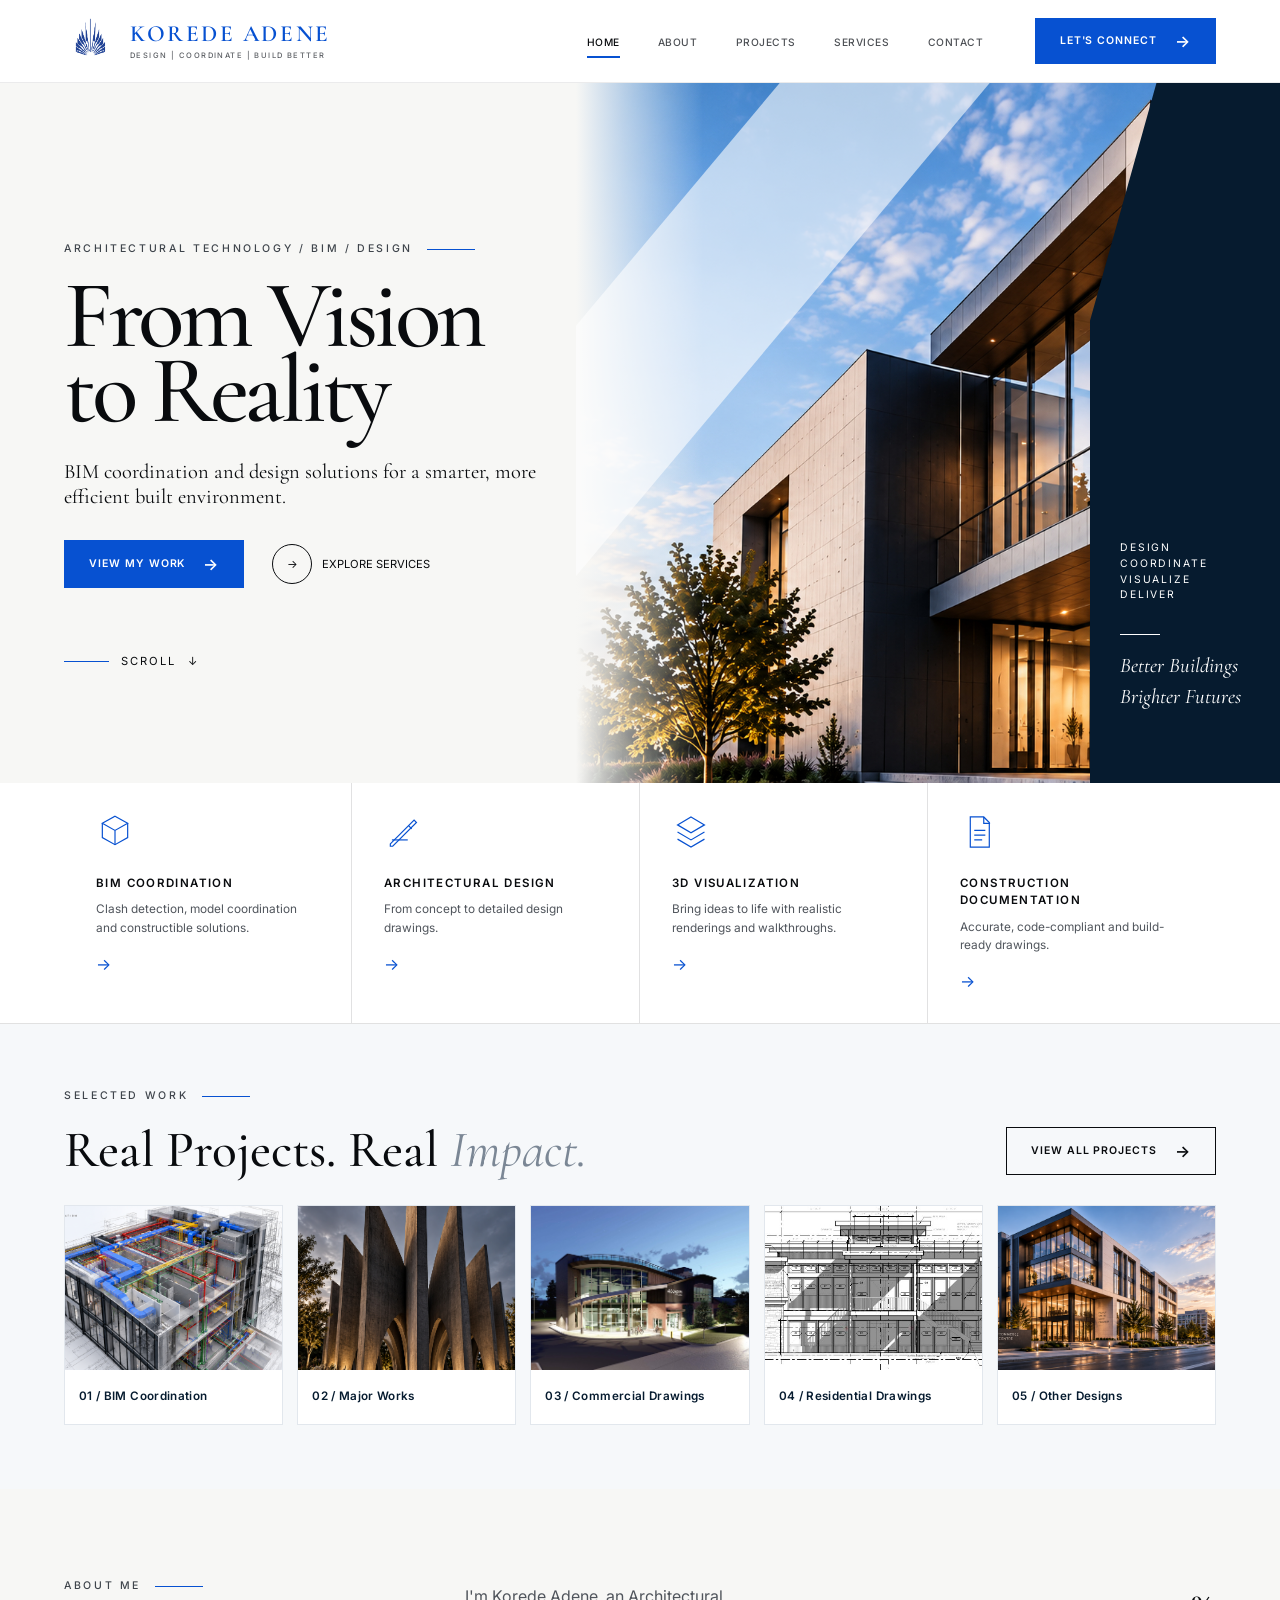
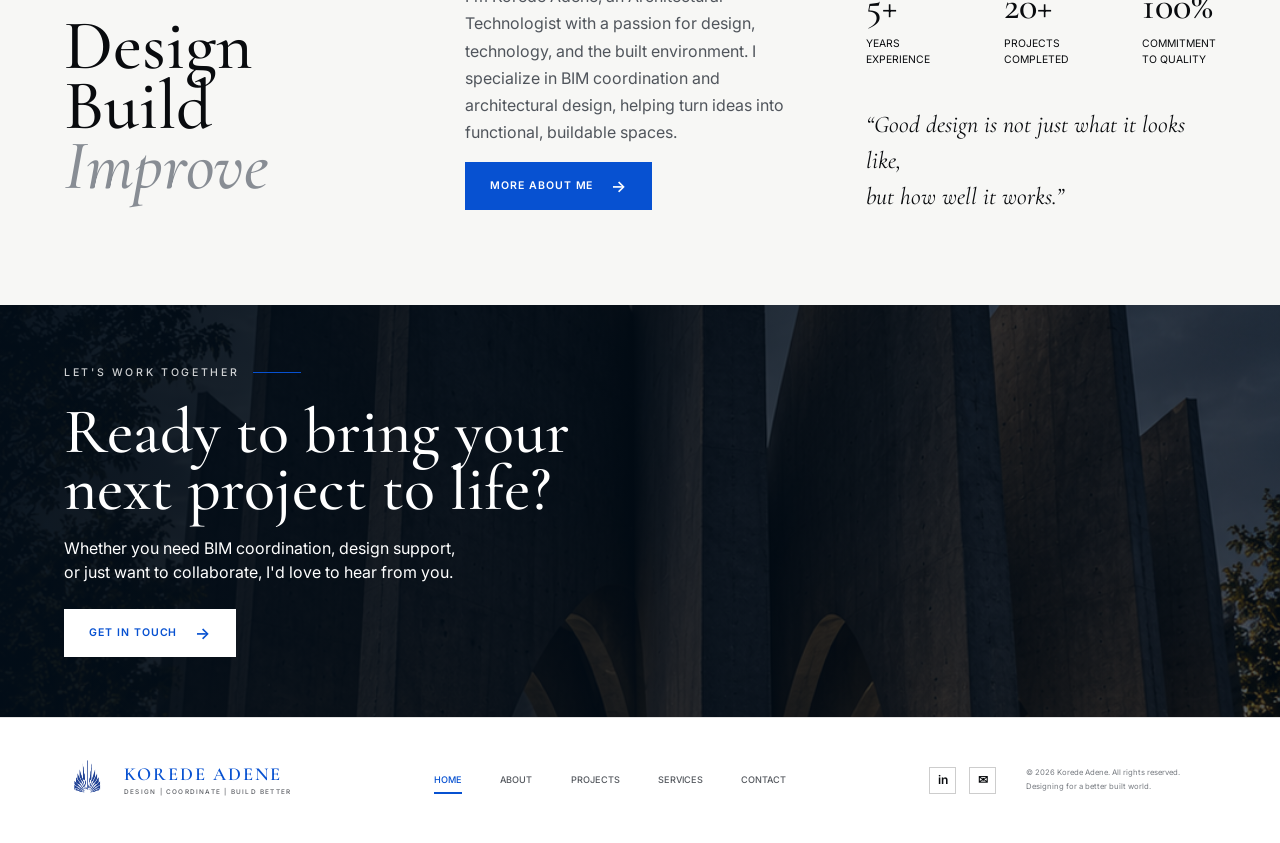
==== commit 1eb4c782: "Use Algonquin College rendering for commercial project covers" ====
--- a/index.html
+++ b/index.html
@@ -197,7 +197,7 @@
       <div class="home-projects__grid">
         <a class="home-projects__card" href="projects.html#bim-coordination"><img src="assets/bim-coordination.jpg" alt="Illustrated BIM model" loading="lazy"><span>01 / BIM Coordination</span></a>
         <a class="home-projects__card" href="major-works.html"><img src="assets/contact-monument.jpg" alt="Architectural visualization representing major work" loading="lazy"><span>02 / Major Works</span></a>
-        <a class="home-projects__card" href="commercial.html"><img src="assets/commercial-drawings.jpg" alt="Contemporary commercial building visualization" loading="lazy"><span>03 / Commercial Drawings</span></a>
+        <a class="home-projects__card" href="commercial.html"><img src="assets/commercial/algonquin-at-dusk.jpg" alt="Rendering of the glass-fronted Algonquin College building at dusk" loading="lazy"><span>03 / Commercial Drawings</span></a>
         <a class="home-projects__card" href="residential.html"><img src="assets/residential/flat-roof.jpg" alt="Architectural elevation drawing of a contemporary residence" loading="lazy"><span>04 / Residential Drawings</span></a>
         <a class="home-projects__card" href="projects.html#other-designs"><img src="assets/commercial-drawings.jpg" alt="Architectural visualization representing design studies" loading="lazy"><span>05 / Other Designs</span></a>
       </div>
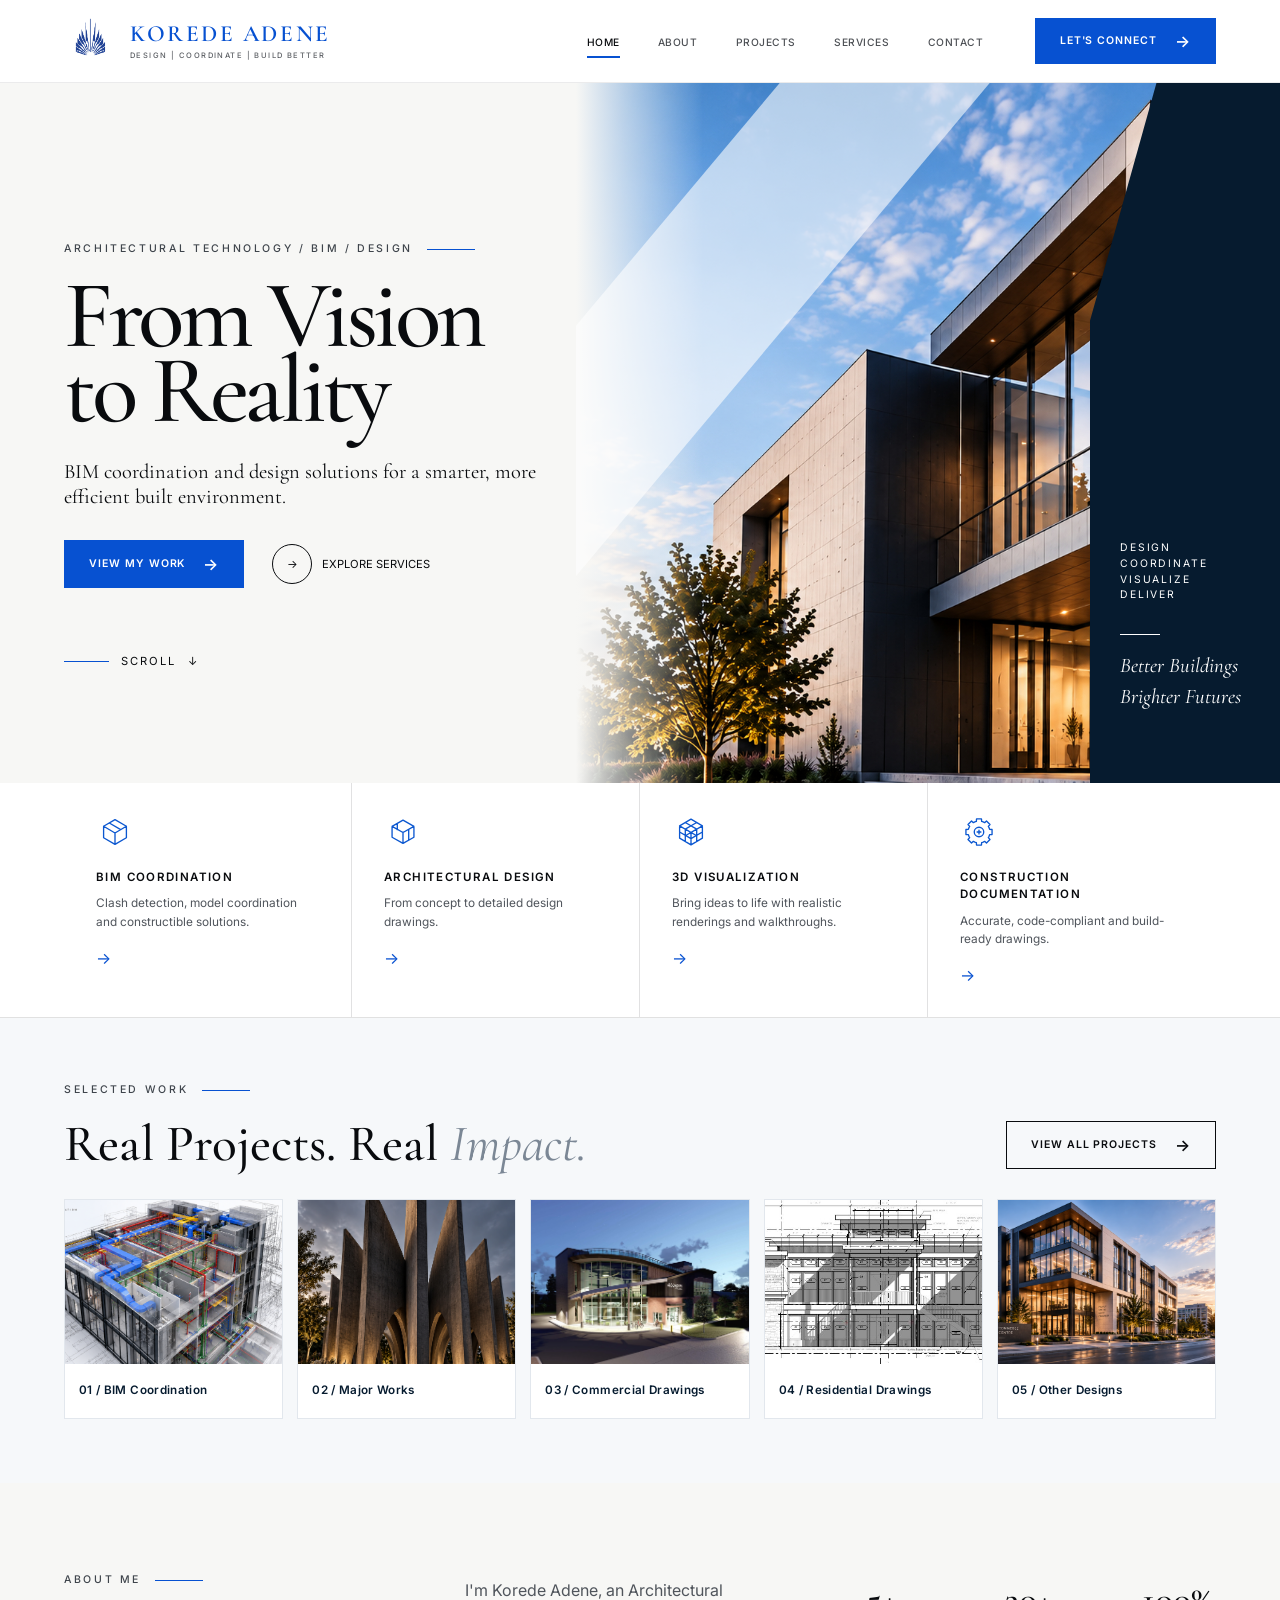
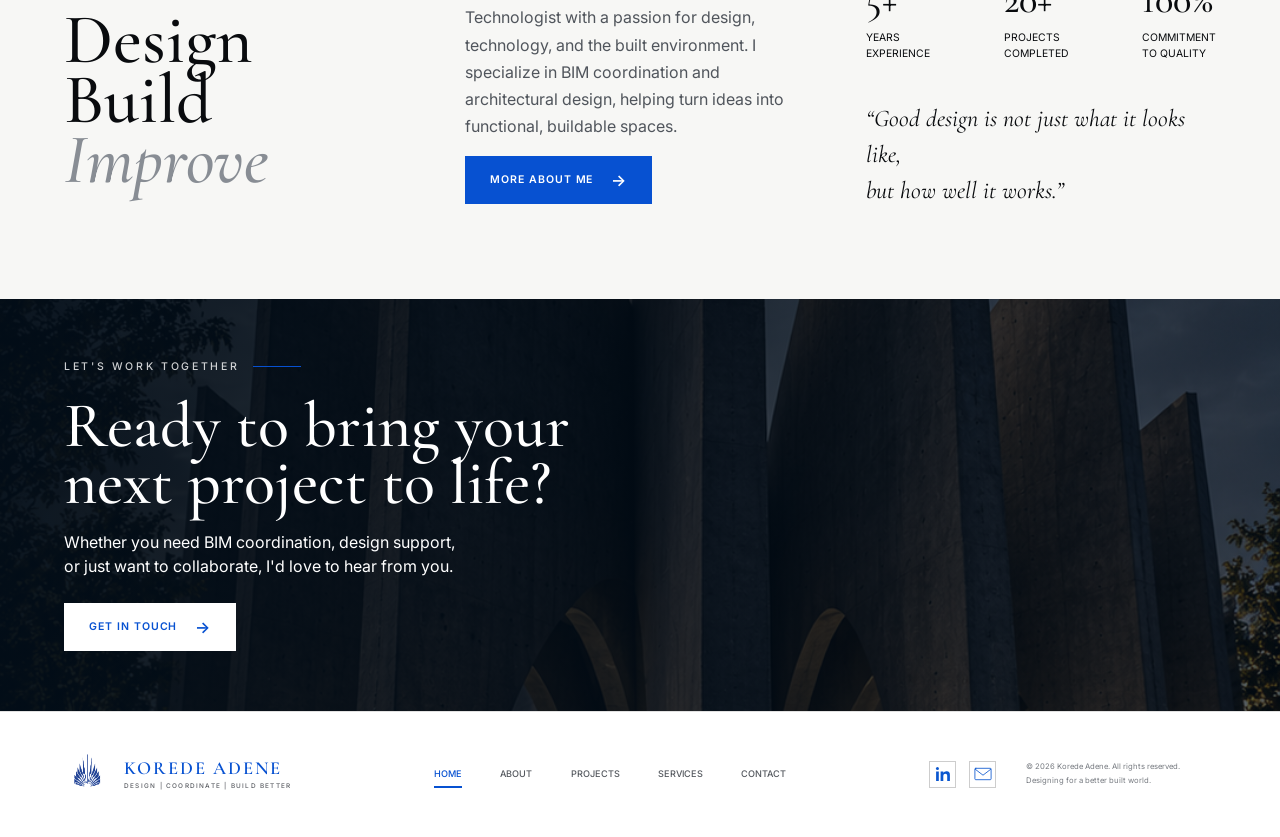
==== commit b440860e: "Update portfolio icons and display full project hero images" ====
--- a/index.html
+++ b/index.html
@@ -136,11 +136,7 @@
 
       <div class="services-strip__grid">
         <a class="service-card reveal" href="services.html#bim-coordination">
-          <svg class="service-card__icon" viewBox="0 0 48 48" aria-hidden="true">
-            <path d="M24 4 40 13 24 22 8 13 24 4Z"></path>
-            <path d="M8 13v18l16 9 16-9V13"></path>
-            <path d="M24 22v18"></path>
-          </svg>
+          <img src="assets/icons/icon-model-coordination.svg" width="48" height="48" alt="" class="service-card__icon">
           <h3 class="service-card__title">BIM Coordination</h3>
           <p class="service-card__copy">
             Clash detection, model coordination and constructible solutions.
@@ -149,11 +145,7 @@
         </a>
 
         <a class="service-card reveal" href="services.html#architectural-design">
-          <svg class="service-card__icon" viewBox="0 0 48 48" aria-hidden="true">
-            <path d="M8 39 38 9l3 3-30 30H8v-3Z"></path>
-            <path d="m31 16 4 4"></path>
-            <path d="M10 34h20"></path>
-          </svg>
+          <img src="assets/icons/icon-process-model.svg" width="48" height="48" alt="" class="service-card__icon">
           <h3 class="service-card__title">Architectural Design</h3>
           <p class="service-card__copy">
             From concept to detailed design drawings.
@@ -162,11 +154,7 @@
         </a>
 
         <a class="service-card reveal" href="services.html#visualization">
-          <svg class="service-card__icon" viewBox="0 0 48 48" aria-hidden="true">
-            <path d="m24 5 17 10-17 10L7 15 24 5Z"></path>
-            <path d="m7 24 17 10 17-10"></path>
-            <path d="m7 33 17 10 17-10"></path>
-          </svg>
+          <img src="assets/icons/icon-federated-model.svg" width="48" height="48" alt="" class="service-card__icon">
           <h3 class="service-card__title">3D Visualization</h3>
           <p class="service-card__copy">
             Bring ideas to life with realistic renderings and walkthroughs.
@@ -175,11 +163,7 @@
         </a>
 
         <a class="service-card reveal" href="services.html#documentation">
-          <svg class="service-card__icon" viewBox="0 0 48 48" aria-hidden="true">
-            <path d="M13 5h17l7 7v31H13V5Z"></path>
-            <path d="M30 5v8h8"></path>
-            <path d="M18 22h14M18 28h14M18 34h10"></path>
-          </svg>
+          <img src="assets/icons/icon-bim-standards.svg" width="48" height="48" alt="" class="service-card__icon">
           <h3 class="service-card__title">Construction Documentation</h3>
           <p class="service-card__copy">
             Accurate, code-compliant and build-ready drawings.
@@ -308,8 +292,8 @@
 
       <div class="site-footer__right">
         <div class="social-links" aria-label="Social links">
-          <a href="https://www.linkedin.com/in/korede-adene/" aria-label="LinkedIn">in</a>
-          <a href="mailto:KoredeAdene@gmail.com" aria-label="Email">✉</a>
+          <a href="https://www.linkedin.com/in/korede-adene/" aria-label="LinkedIn"><img src="assets/icons/icon-linkedin.svg" width="24" height="24" alt=""></a>
+          <a href="mailto:KoredeAdene@gmail.com" aria-label="Email"><img src="assets/icons/icon-email.svg" width="24" height="24" alt=""></a>
         </div>
 
         <div class="site-footer__meta">
--- a/styles.css
+++ b/styles.css
@@ -3444,3 +3444,6 @@
 .contact-finale h2 { margin: 0; font-family: var(--font-display); font-size: clamp(2.5rem,4vw,4.5rem); font-weight: 500; line-height: .92; }.contact-finale p:last-child { margin: 20px 0 0; }
 @media (max-width: 900px) { .contact-columns { grid-template-columns: 1fr 1fr; }.contact-column--form { border: 0; padding-right: 0; }.contact-column--aside { grid-column: 1 / -1; margin-top: 45px; padding: 35px 0 0; border-top: var(--border); }.contact-column--aside ul { grid-template-columns: repeat(4,1fr); } }
 @media (max-width: 600px) { .contact-layout .contact-hero { height: auto; grid-template-columns: 1fr; }.contact-layout .contact-hero__content { padding: 65px var(--page-padding); }.contact-layout .contact-hero__visual { min-height: 320px; }.contact-columns { grid-template-columns: 1fr; }.contact-column { padding: 0 0 35px; margin-bottom: 35px; border-right: 0; border-bottom: var(--border); }.contact-column--aside { grid-column: auto; margin: 0; border: 0; padding: 0; }.contact-column--aside ul { grid-template-columns: 1fr 1fr; }.contact-location { grid-template-columns: 1fr; }.contact-location__graphic { min-height: 220px; }.contact-finale { align-items: flex-start; flex-direction: column; } }
+
+.software-logo { object-fit: contain; background: #fff; border-radius: 4px; padding: 3px; }
+.contact-method-icon { vertical-align: middle; margin-right: .45em; }
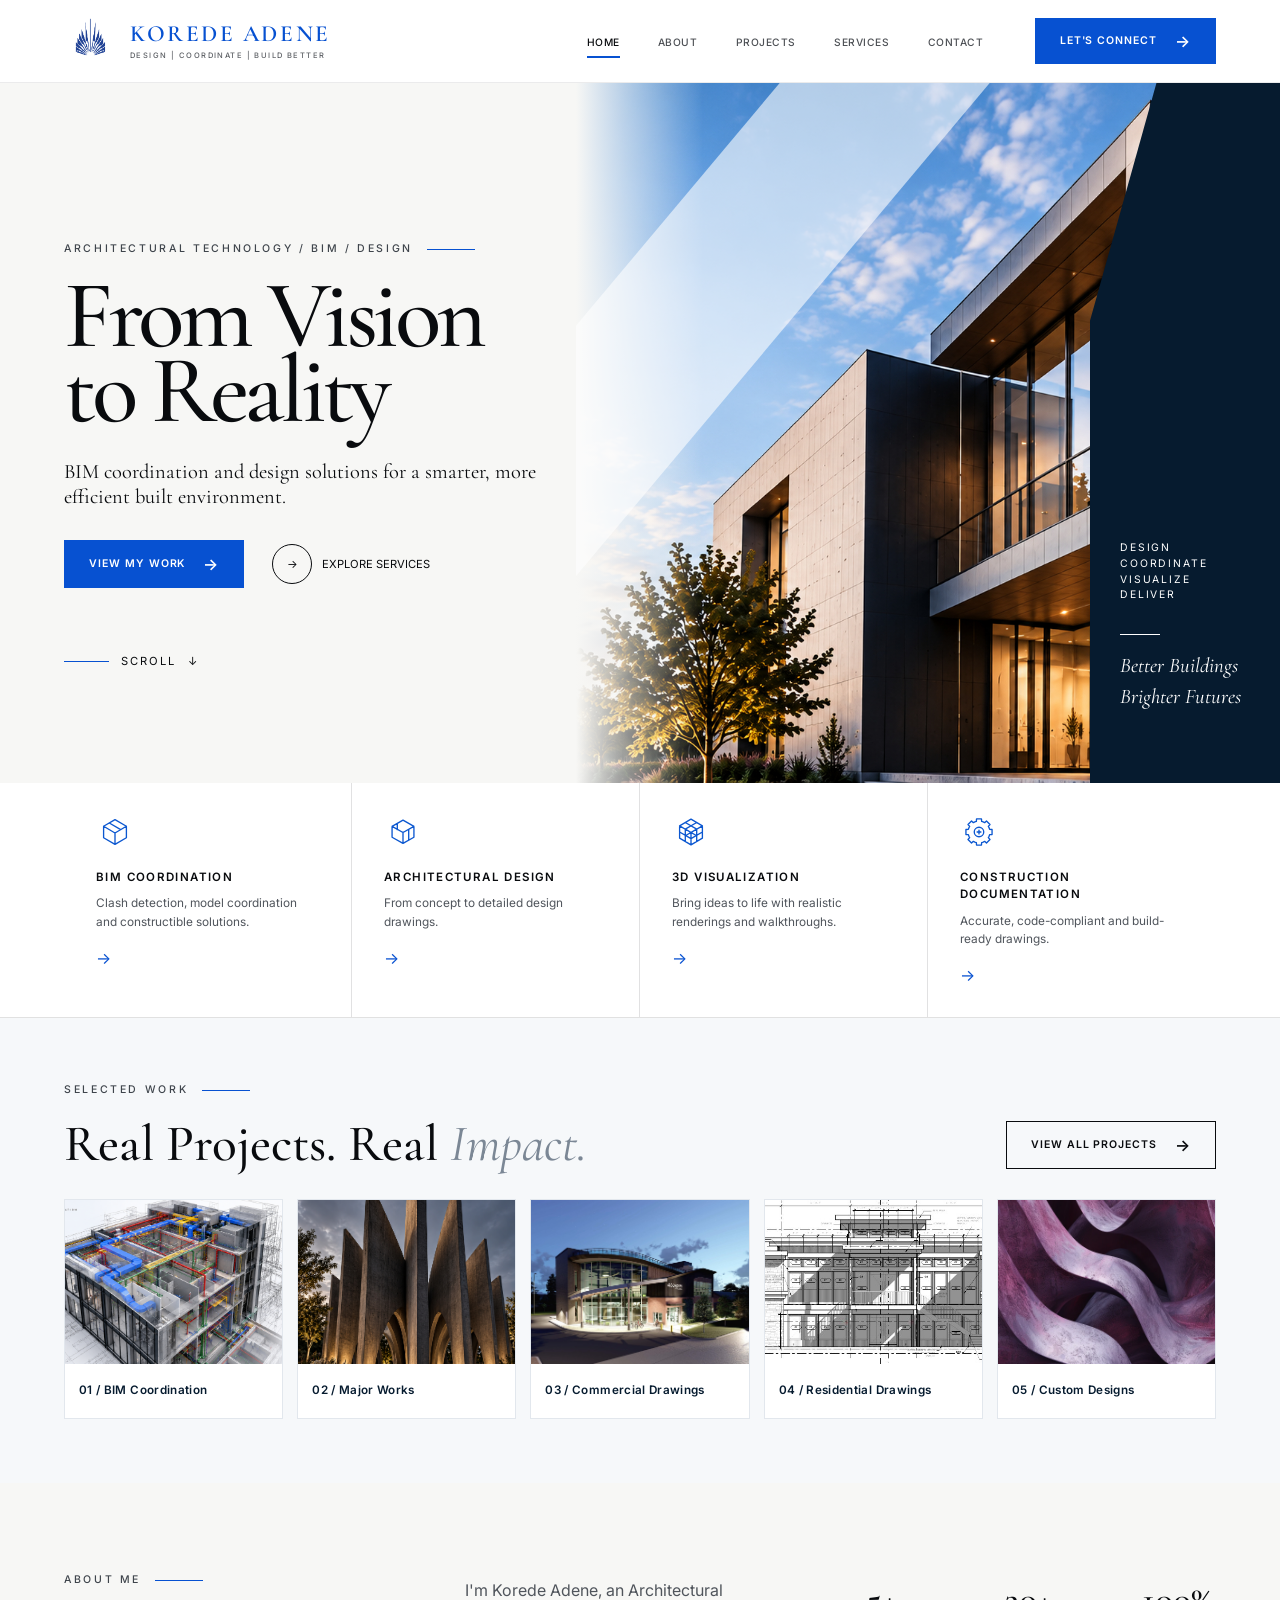
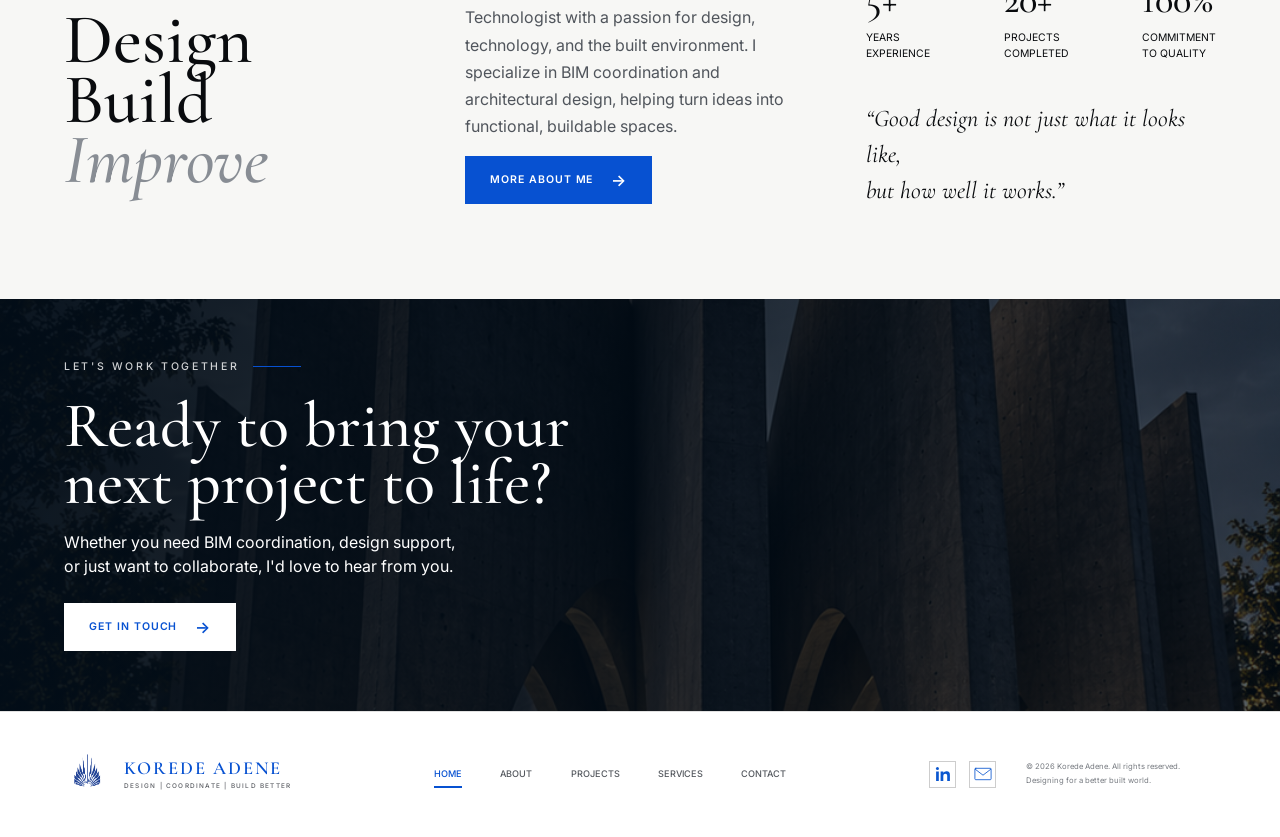
==== commit c50628de: "Publish complete 47-image custom design gallery" ====
--- a/index.html
+++ b/index.html
@@ -135,7 +135,7 @@
       <h2 class="visually-hidden" id="services-title">Services and capabilities</h2>
 
       <div class="services-strip__grid">
-        <a class="service-card reveal" href="services.html#bim-coordination">
+        <a class="service-card reveal" href="bim-coordination.html">
           <img src="assets/icons/icon-model-coordination.svg" width="48" height="48" alt="" class="service-card__icon">
           <h3 class="service-card__title">BIM Coordination</h3>
           <p class="service-card__copy">
@@ -179,11 +179,11 @@
         <a class="button button--outline" href="projects.html">View all projects <span class="button__arrow" aria-hidden="true">→</span></a>
       </div>
       <div class="home-projects__grid">
-        <a class="home-projects__card" href="projects.html#bim-coordination"><img src="assets/bim-coordination.jpg" alt="Illustrated BIM model" loading="lazy"><span>01 / BIM Coordination</span></a>
+        <a class="home-projects__card" href="bim-coordination.html"><img src="assets/bim-coordination.jpg" alt="Illustrated BIM model" loading="lazy"><span>01 / BIM Coordination</span></a>
         <a class="home-projects__card" href="major-works.html"><img src="assets/contact-monument.jpg" alt="Architectural visualization representing major work" loading="lazy"><span>02 / Major Works</span></a>
         <a class="home-projects__card" href="commercial.html"><img src="assets/commercial/algonquin-at-dusk.jpg" alt="Rendering of the glass-fronted Algonquin College building at dusk" loading="lazy"><span>03 / Commercial Drawings</span></a>
         <a class="home-projects__card" href="residential.html"><img src="assets/residential/flat-roof.jpg" alt="Architectural elevation drawing of a contemporary residence" loading="lazy"><span>04 / Residential Drawings</span></a>
-        <a class="home-projects__card" href="projects.html#other-designs"><img src="assets/commercial-drawings.jpg" alt="Architectural visualization representing design studies" loading="lazy"><span>05 / Other Designs</span></a>
+        <a class="home-projects__card" href="custom-designs.html"><img src="assets/custom/concrete.webp" alt="Concrete wave concept from the custom design studies" loading="lazy"><span>05 / Custom Designs</span></a>
       </div>
     </section>
 
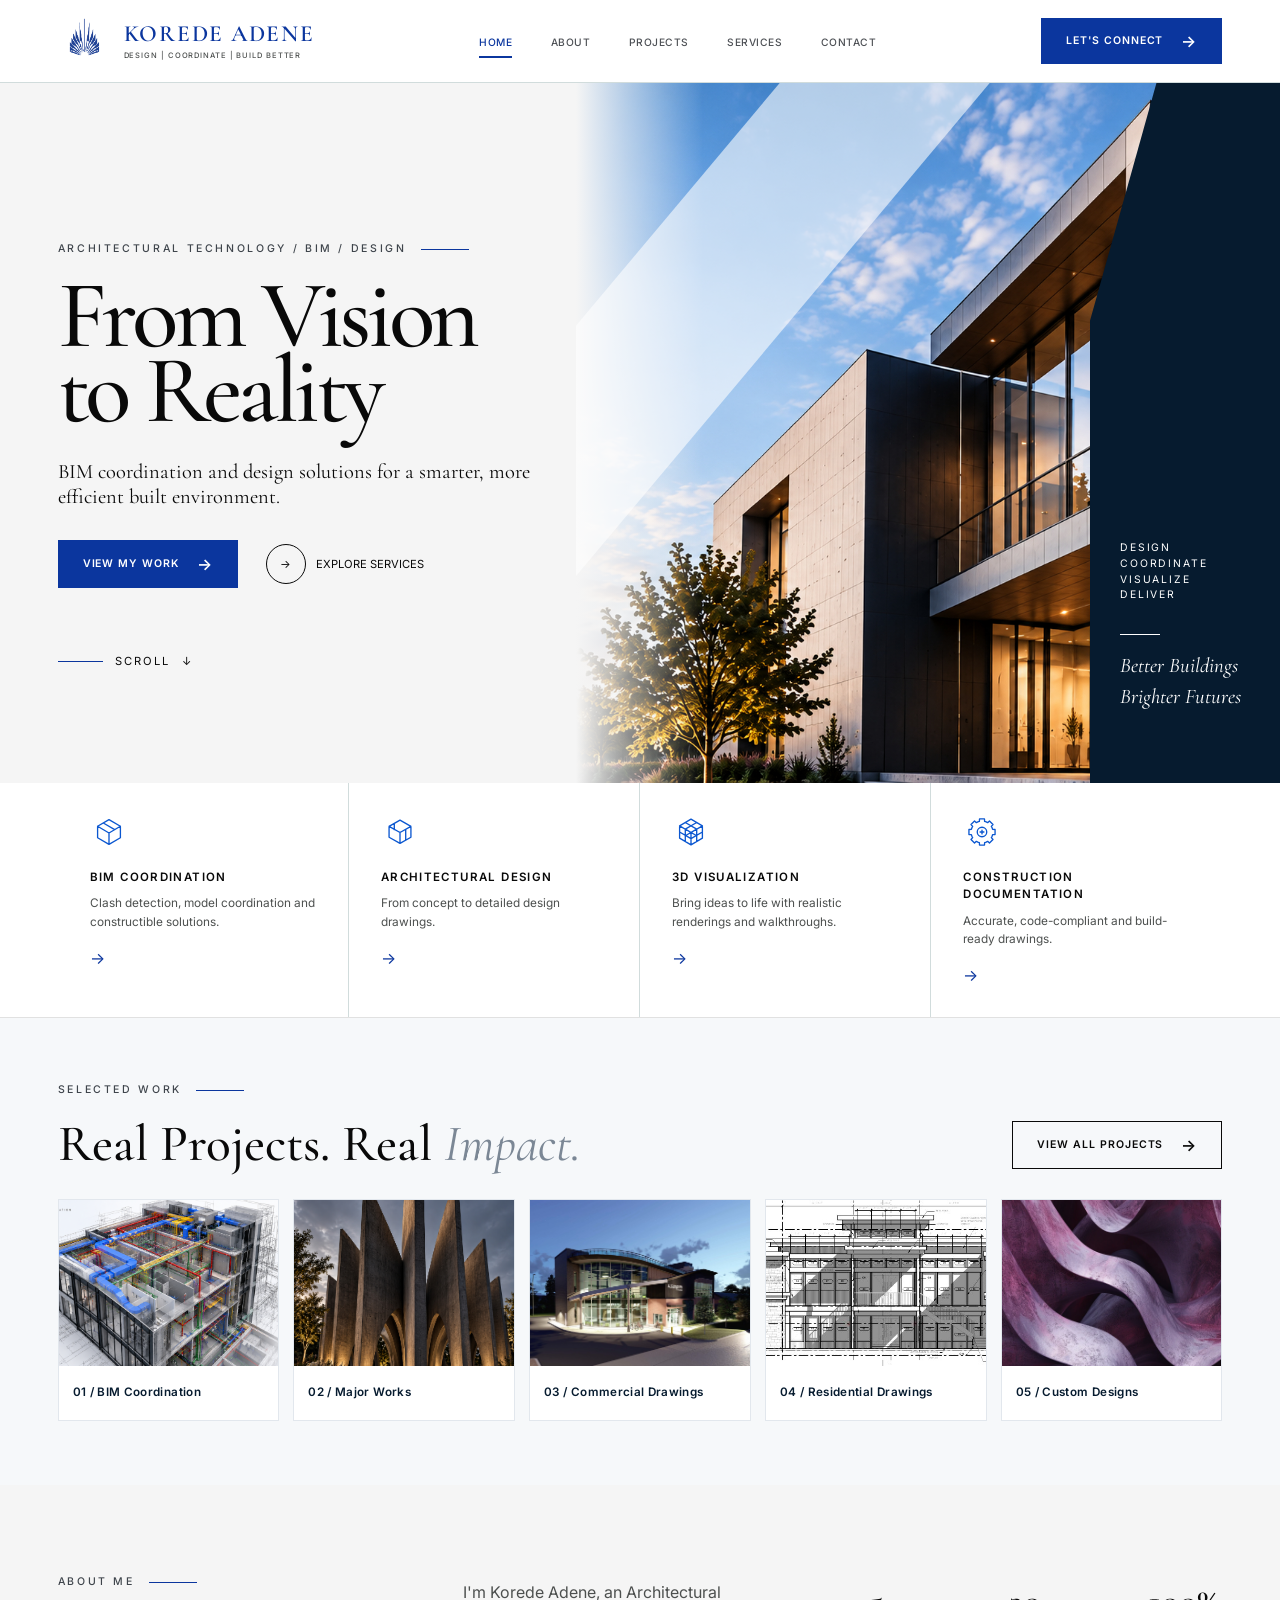
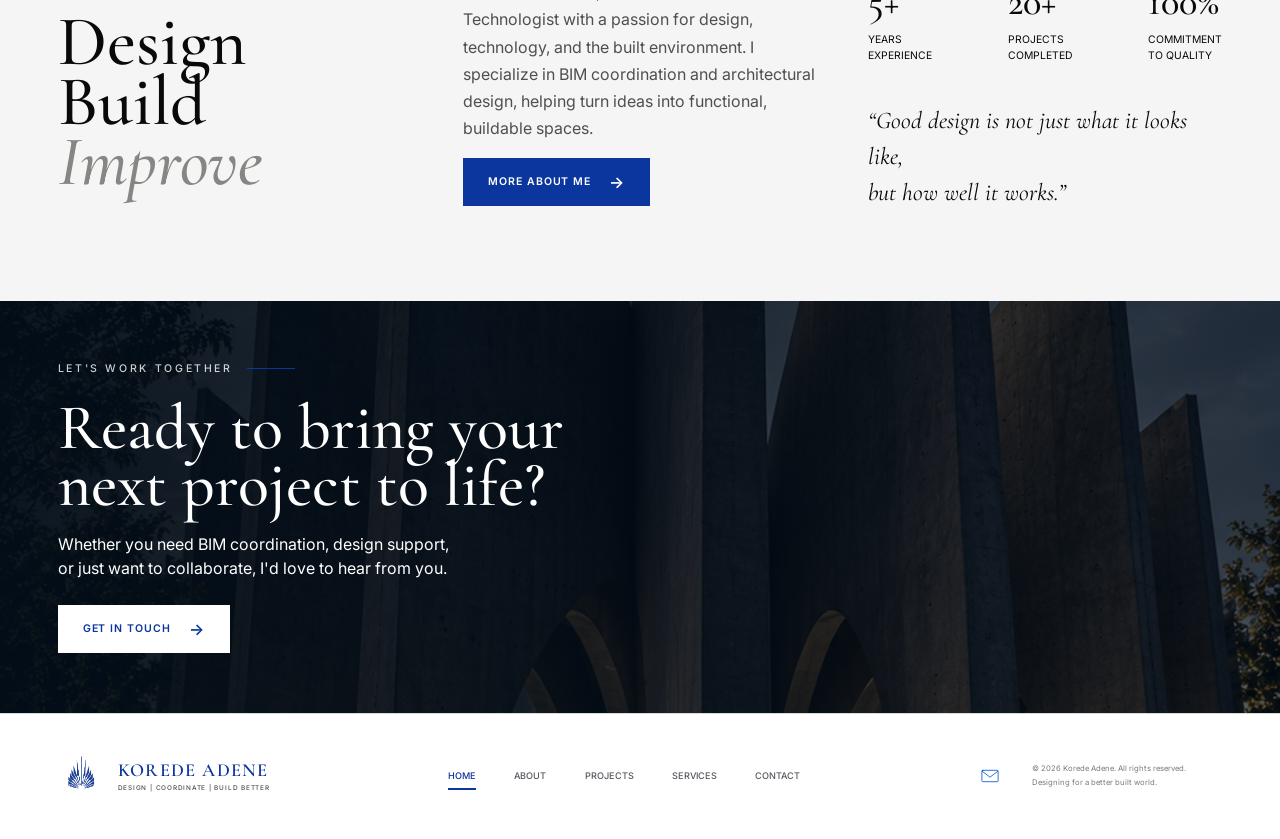
==== commit 6fc2136b: "Unify portfolio styling with Crownline palette and shared navigation" ====
--- a/index.html
+++ b/index.html
@@ -21,6 +21,7 @@
   <link rel="stylesheet" href="styles.css">
   <link rel="stylesheet" href="projects.css">
   <script src="script.js" defer></script>
+  <link rel="stylesheet" href="crownline.css">
 </head>
 
 <body class="home-page">
@@ -28,43 +29,12 @@
 
   <header class="site-header" id="top">
     <div class="site-header__inner">
-      <a class="brand" href="#top" aria-label="Korede Adene home">
-        <img
-          class="brand__mark"
-          src="assets/logo.png"
-          alt=""
-          width="54"
-          height="54"
-        >
-        <span class="brand__text">
-          <span class="brand__name">KOREDE ADENE</span>
-          <span class="brand__tagline">DESIGN | COORDINATE | BUILD BETTER</span>
-        </span>
-      </a>
-
-      <button
-        class="nav-toggle"
-        type="button"
-        aria-expanded="false"
-        aria-controls="primary-navigation"
-        aria-label="Open navigation"
-      >
-        <span></span>
-        <span></span>
-      </button>
-
+      <a class="brand" href="index.html" aria-label="Korede Adene home"><img class="brand__mark" src="assets/logo.png" alt="" width="54" height="54"><span class="brand__text"><span class="brand__name">KOREDE ADENE</span><span class="brand__tagline">DESIGN | COORDINATE | BUILD BETTER</span></span></a>
+      <button class="nav-toggle" type="button" aria-expanded="false" aria-controls="primary-navigation" aria-label="Open navigation"><span></span><span></span></button>
       <nav class="site-nav" id="primary-navigation" aria-label="Primary navigation">
-        <a class="site-nav__link is-active" href="#top">Home</a>
-        <a class="site-nav__link" href="#about">About</a>
-        <a class="site-nav__link" href="projects.html">Projects</a>
-        <a class="site-nav__link" href="services.html">Services</a>
-        <a class="site-nav__link" href="contact.html">Contact</a>
+        <a class="site-nav__link is-active" href="index.html" aria-current="page">Home</a><a class="site-nav__link" href="about.html">About</a><a class="site-nav__link" href="projects.html">Projects</a><a class="site-nav__link" href="services.html">Services</a><a class="site-nav__link" href="contact.html">Contact</a>
       </nav>
-
-      <a class="button button--primary header-cta" href="contact.html">
-        <span>Let's connect</span>
-        <span class="button__arrow" aria-hidden="true">→</span>
-      </a>
+      <a class="button button--primary header-cta" href="contact.html">Let's connect <span class="button__arrow" aria-hidden="true">→</span></a>
     </div>
   </header>
 
@@ -266,42 +236,6 @@
     </section>
   </main>
 
-  <footer class="site-footer">
-    <div class="site-footer__inner">
-      <a class="brand brand--footer" href="#top" aria-label="Korede Adene home">
-        <img
-          class="brand__mark"
-          src="assets/logo.png"
-          alt=""
-          width="48"
-          height="48"
-        >
-        <span class="brand__text">
-          <span class="brand__name">KOREDE ADENE</span>
-          <span class="brand__tagline">DESIGN | COORDINATE | BUILD BETTER</span>
-        </span>
-      </a>
-
-      <nav class="footer-nav" aria-label="Footer navigation">
-        <a class="is-active" href="#top">Home</a>
-        <a href="#about">About</a>
-        <a href="projects.html">Projects</a>
-        <a href="#services">Services</a>
-        <a href="contact.html">Contact</a>
-      </nav>
-
-      <div class="site-footer__right">
-        <div class="social-links" aria-label="Social links">
-          <a href="https://www.linkedin.com/in/korede-adene/" aria-label="LinkedIn"><img src="assets/icons/icon-linkedin.svg" width="24" height="24" alt=""></a>
-          <a href="mailto:KoredeAdene@gmail.com" aria-label="Email"><img src="assets/icons/icon-email.svg" width="24" height="24" alt=""></a>
-        </div>
-
-        <div class="site-footer__meta">
-          <p>© 2026 Korede Adene. All rights reserved.</p>
-          <p>Designing for a better built world.</p>
-        </div>
-      </div>
-    </div>
-  </footer>
+  <footer class="site-footer"><div class="site-footer__inner"><a class="brand brand--footer" href="index.html" aria-label="Korede Adene home"><img class="brand__mark" src="assets/logo.png" alt="" width="48" height="48"><span class="brand__text"><span class="brand__name">KOREDE ADENE</span><span class="brand__tagline">DESIGN | COORDINATE | BUILD BETTER</span></span></a><nav class="footer-nav" aria-label="Footer navigation"><a class="is-active" href="index.html" aria-current="page">Home</a><a href="about.html">About</a><a href="projects.html">Projects</a><a href="services.html">Services</a><a href="contact.html">Contact</a></nav><div class="site-footer__right"><a class="projects-footer-email" href="mailto:KoredeAdene@gmail.com" aria-label="Email Korede"><img src="assets/icons/icon-email.svg" width="24" height="24" alt=""></a><div class="site-footer__meta"><p>© 2026 Korede Adene. All rights reserved.</p><p>Designing for a better built world.</p></div></div></div></footer>
 </body>
 </html>
--- a/crownline.css
+++ b/crownline.css
@@ -0,0 +1,31 @@
+/* Crownline / Alpha palette. Keep content imagery in its original colours. */
+:root {
+  --black:#090909; --blue:#0b369e; --blue-dark:#082b80;
+  --gray:#868683; --gray-dark:#4d504f; --gray-light:#d1dcdc;
+  --off-white:#f5f5f5; --blue-gray:#d1dcdc;
+  --page-padding:clamp(1.25rem,4.5vw,5rem);
+}
+body .site-header,body .site-footer {background:#fff;border-color:var(--gray-light);box-shadow:none}
+body .site-header__inner,body .site-footer__inner {padding-inline:var(--page-padding)}
+body .brand .brand__name {color:var(--blue);letter-spacing:.075em}
+body .brand .brand__tagline {color:var(--gray-dark);letter-spacing:.12em}
+body .site-nav__link.is-active,body .footer-nav .is-active {color:var(--blue)}
+body .button--primary {background:var(--blue);color:white;border:1px solid var(--blue);border-radius:0;box-shadow:none}
+body .button--primary:hover {background:var(--blue-dark)}
+.category-card,.res-card,.service-card {border-color:var(--gray-light);box-shadow:none}
+.design-intro,.designs aside,.credential,.bim-cta,.res-section--urban {background:var(--blue-gray)}
+.bim-hero,.design-grid img,.res-card__image,.res-hero__image {background:var(--off-white)}
+.designs .label,.designs small,.bim-page .bim-label,.bim-page main small,.design-intro a,.bim-hero h2 {color:var(--blue)}
+.secure .bim-label {color:white}
+.designs section,.bim-spread,.bim-cta,.credential,.secure {padding-inline:var(--page-padding)}
+body main h1,body main h2 {text-wrap:balance}
+body :focus-visible {outline:3px solid var(--blue);outline-offset:3px}
+@media(min-width:1101px){
+ body .site-header .site-header__inner {display:grid;grid-template-columns:auto 1fr auto;align-items:center;gap:2rem}
+ body .site-header .site-nav {justify-self:center}
+}
+@media(max-width:650px){
+ body main .res-hero h1 {font-size:clamp(3.4rem,13vw,5rem);line-height:.94}
+ body .site-footer .site-footer__inner {grid-template-columns:1fr;justify-items:start;text-align:left;gap:1.25rem}
+ body .site-footer .footer-nav {display:flex;flex-wrap:wrap;gap:.7rem 1rem}
+}
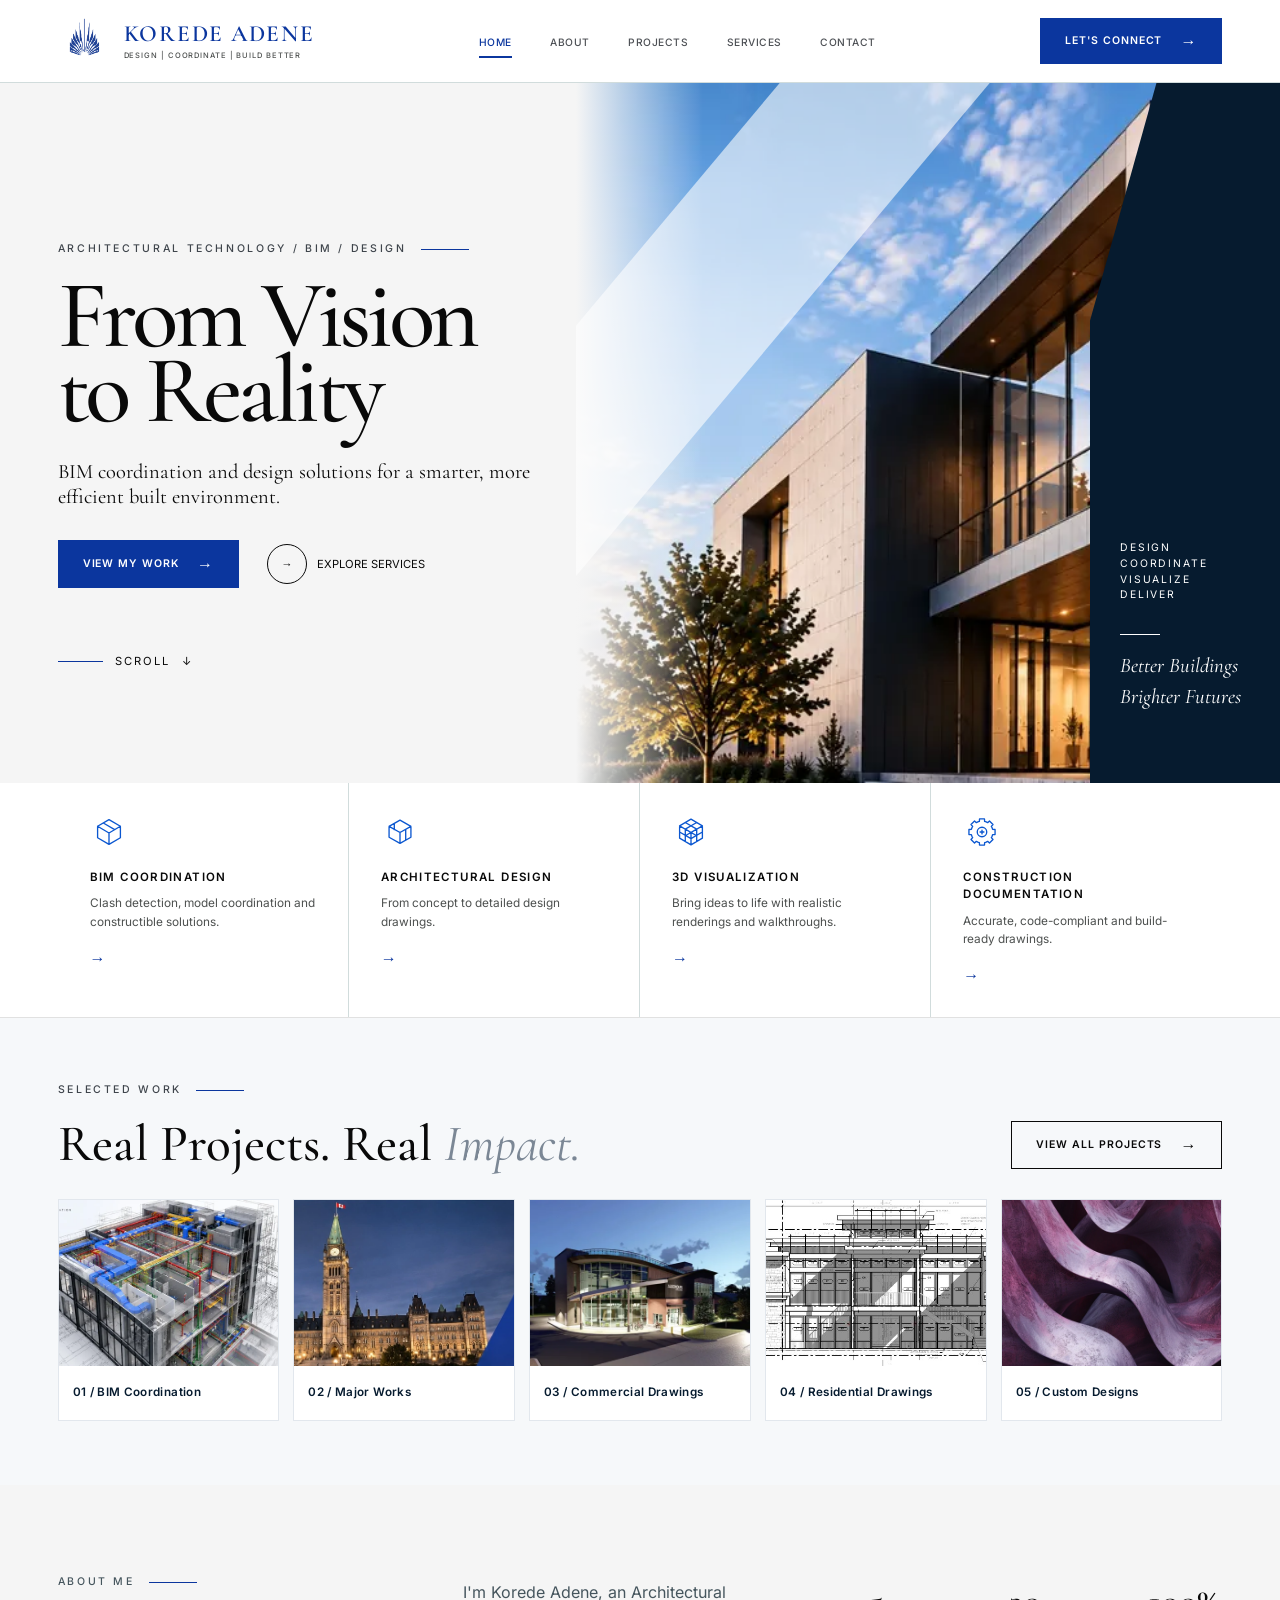
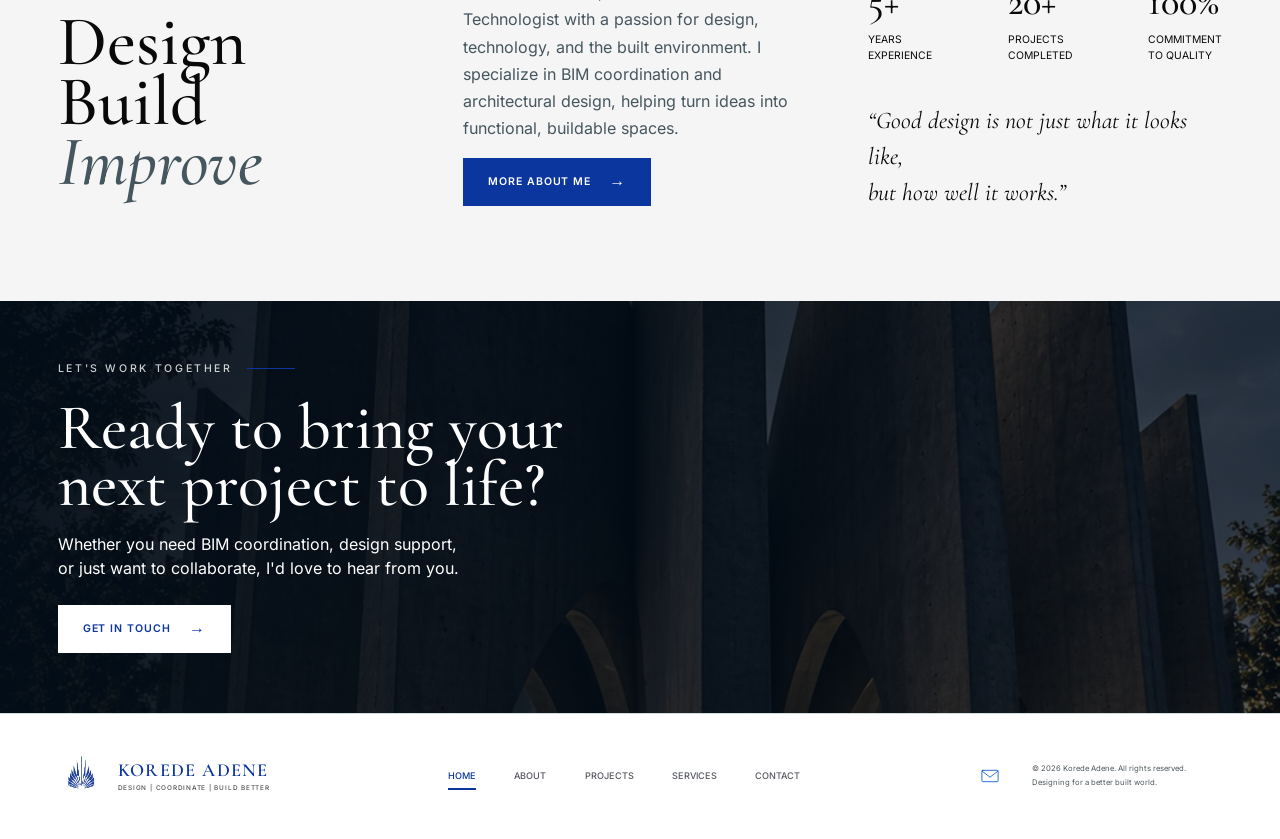
==== commit 491b7ec4: "Prepare portfolio for launch review: galleries, imagery, navigation, accessibility and SEO" ====
--- a/index.html
+++ b/index.html
@@ -9,19 +9,24 @@
     name="description"
     content="Korede Adene is an Architectural Technologist and BIM professional specializing in BIM coordination, architectural design, visualization and construction documentation."
   >
-
-
-  <link rel="preconnect" href="https://fonts.googleapis.com">
-  <link rel="preconnect" href="https://fonts.gstatic.com" crossorigin>
-  <link
-    href="https://fonts.googleapis.com/css2?family=Cormorant+Garamond:ital,wght@0,400;0,500;0,600;1,400&family=Inter:wght@400;500;600&display=swap"
-    rel="stylesheet"
-  >
-
   <link rel="stylesheet" href="styles.css">
   <link rel="stylesheet" href="projects.css">
   <script src="script.js" defer></script>
   <link rel="stylesheet" href="crownline.css">
+
+  <link rel="icon" type="image/svg+xml" href="assets/favicon.svg">
+  <link rel="icon" sizes="32x32" href="assets/icon-32.png">
+  <link rel="icon" sizes="16x16" href="assets/icon-16.png">
+  <link rel="apple-touch-icon" href="assets/icon-180.png">
+  <link rel="canonical" href="https://korede1000.github.io/koredeadene.github.io/">
+  <meta property="og:type" content="website">
+  <meta property="og:title" content="Korede Adene | BIM Coordination &amp; Architectural Design">
+  <meta property="og:description" content="Korede Adene is an Architectural Technologist and BIM professional specializing in BIM coordination, architectural design, visualization and construction documentation.">
+  <meta property="og:url" content="https://korede1000.github.io/koredeadene.github.io/">
+  <meta property="og:image" content="https://korede1000.github.io/koredeadene.github.io/assets/social-preview.jpg">
+  <meta property="og:image:alt" content="Korede Adene — Design | Coordinate | Build Better">
+  <meta name="twitter:card" content="summary_large_image">
+  <script type="application/ld+json">{"@context": "https://schema.org", "@type": "WebSite", "name": "Korede Adene", "url": "https://korede1000.github.io/koredeadene.github.io/", "author": {"@type": "Person", "name": "Korede Adene", "jobTitle": "Architectural Technologist", "url": "https://korede1000.github.io/koredeadene.github.io/about.html"}}</script>
 </head>
 
 <body class="home-page">
@@ -29,7 +34,7 @@
 
   <header class="site-header" id="top">
     <div class="site-header__inner">
-      <a class="brand" href="index.html" aria-label="Korede Adene home"><img class="brand__mark" src="assets/logo.png" alt="" width="54" height="54"><span class="brand__text"><span class="brand__name">KOREDE ADENE</span><span class="brand__tagline">DESIGN | COORDINATE | BUILD BETTER</span></span></a>
+      <a class="brand" href="index.html" aria-label="Korede Adene — Design | Coordinate | Build Better — Home"><img class="brand__mark" src="assets/logo.png" alt="" width="54" height="54"><span class="brand__text"><span class="brand__name">KOREDE ADENE</span><span class="brand__tagline">DESIGN | COORDINATE | BUILD BETTER</span></span></a>
       <button class="nav-toggle" type="button" aria-expanded="false" aria-controls="primary-navigation" aria-label="Open navigation"><span></span><span></span></button>
       <nav class="site-nav" id="primary-navigation" aria-label="Primary navigation">
         <a class="site-nav__link is-active" href="index.html" aria-current="page">Home</a><a class="site-nav__link" href="about.html">About</a><a class="site-nav__link" href="projects.html">Projects</a><a class="site-nav__link" href="services.html">Services</a><a class="site-nav__link" href="contact.html">Contact</a>
@@ -76,10 +81,10 @@
         <div class="hero__visual" aria-label="Contemporary architecture">
           <div class="hero__image-wrap">
             <img
-              class="hero__image"
-              src="assets/hero-building.jpg"
+              class="hero__image" fetchpriority="high"
+              src="assets/hero-building.webp"
               alt="Contemporary architectural building with strong geometric forms"
-            >
+             width="1672" height="941" srcset="assets/hero-building-720.webp 720w, assets/hero-building-960.webp 960w, assets/hero-building.webp 1672w" sizes="(max-width: 900px) 100vw, 60vw">
           </div>
 
           <div class="hero__wash" aria-hidden="true"></div>
@@ -105,7 +110,7 @@
       <h2 class="visually-hidden" id="services-title">Services and capabilities</h2>
 
       <div class="services-strip__grid">
-        <a class="service-card reveal" href="bim-coordination.html">
+        <a class="service-card reveal" href="services.html#bim-coordination">
           <img src="assets/icons/icon-model-coordination.svg" width="48" height="48" alt="" class="service-card__icon">
           <h3 class="service-card__title">BIM Coordination</h3>
           <p class="service-card__copy">
@@ -149,11 +154,11 @@
         <a class="button button--outline" href="projects.html">View all projects <span class="button__arrow" aria-hidden="true">→</span></a>
       </div>
       <div class="home-projects__grid">
-        <a class="home-projects__card" href="bim-coordination.html"><img src="assets/bim-coordination.jpg" alt="Illustrated BIM model" loading="lazy"><span>01 / BIM Coordination</span></a>
-        <a class="home-projects__card" href="major-works.html"><img src="assets/contact-monument.jpg" alt="Architectural visualization representing major work" loading="lazy"><span>02 / Major Works</span></a>
-        <a class="home-projects__card" href="commercial.html"><img src="assets/commercial/algonquin-at-dusk.jpg" alt="Rendering of the glass-fronted Algonquin College building at dusk" loading="lazy"><span>03 / Commercial Drawings</span></a>
-        <a class="home-projects__card" href="residential.html"><img src="assets/residential/flat-roof.jpg" alt="Architectural elevation drawing of a contemporary residence" loading="lazy"><span>04 / Residential Drawings</span></a>
-        <a class="home-projects__card" href="custom-designs.html"><img src="assets/custom/concrete.webp" alt="Concrete wave concept from the custom design studies" loading="lazy"><span>05 / Custom Designs</span></a>
+        <a class="home-projects__card" href="bim-coordination.html"><img src="assets/bim-coordination-720.webp" alt="Illustrated BIM model" loading="lazy" width="1672" height="941"><span>01 / BIM Coordination</span></a>
+        <a class="home-projects__card" href="major-works.html"><img src="assets/heritage/parliament.webp" alt="Parliament Hill in Ottawa" loading="lazy" width="491" height="345"><span>02 / Major Works</span></a>
+        <a class="home-projects__card" href="commercial.html"><img src="assets/commercial/algonquin-at-dusk-800.webp" alt="Rendering of the glass-fronted Algonquin College building at dusk" loading="lazy" width="1536" height="698"><span>03 / Commercial Drawings</span></a>
+        <a class="home-projects__card" href="residential.html"><img src="assets/residential/flat-roof.jpg" alt="Architectural elevation drawing of a contemporary residence" loading="lazy" width="793" height="290"><span>04 / Residential Drawings</span></a>
+        <a class="home-projects__card" href="custom-designs.html"><img src="assets/custom/concrete.webp" alt="Concrete wave concept from the custom design studies" loading="lazy" width="960" height="1200"><span>05 / Custom Designs</span></a>
       </div>
     </section>
 
@@ -212,9 +217,9 @@
     <section class="contact-cta" id="contact" aria-labelledby="contact-title">
       <img
         class="contact-cta__image"
-        src="assets/contact-monument.jpg"
+        src="assets/contact-monument.webp"
         alt="Monumental concrete architecture illuminated at dusk"
-      >
+       width="1086" height="1448">
       <div class="contact-cta__overlay"></div>
 
       <div class="contact-cta__content reveal">
@@ -236,6 +241,6 @@
     </section>
   </main>
 
-  <footer class="site-footer"><div class="site-footer__inner"><a class="brand brand--footer" href="index.html" aria-label="Korede Adene home"><img class="brand__mark" src="assets/logo.png" alt="" width="48" height="48"><span class="brand__text"><span class="brand__name">KOREDE ADENE</span><span class="brand__tagline">DESIGN | COORDINATE | BUILD BETTER</span></span></a><nav class="footer-nav" aria-label="Footer navigation"><a class="is-active" href="index.html" aria-current="page">Home</a><a href="about.html">About</a><a href="projects.html">Projects</a><a href="services.html">Services</a><a href="contact.html">Contact</a></nav><div class="site-footer__right"><a class="projects-footer-email" href="mailto:KoredeAdene@gmail.com" aria-label="Email Korede"><img src="assets/icons/icon-email.svg" width="24" height="24" alt=""></a><div class="site-footer__meta"><p>© 2026 Korede Adene. All rights reserved.</p><p>Designing for a better built world.</p></div></div></div></footer>
+  <footer class="site-footer"><div class="site-footer__inner"><a class="brand brand--footer" href="index.html" aria-label="Korede Adene — Design | Coordinate | Build Better — Home"><img class="brand__mark" src="assets/logo.png" alt="" width="48" height="48"><span class="brand__text"><span class="brand__name">KOREDE ADENE</span><span class="brand__tagline">DESIGN | COORDINATE | BUILD BETTER</span></span></a><nav class="footer-nav" aria-label="Footer navigation"><a class="is-active" href="index.html" aria-current="page">Home</a><a href="about.html">About</a><a href="projects.html">Projects</a><a href="services.html">Services</a><a href="contact.html">Contact</a></nav><div class="site-footer__right"><a class="projects-footer-email" href="mailto:KoredeAdene@gmail.com" aria-label="Email Korede"><img src="assets/icons/icon-email.svg" width="24" height="24" alt=""></a><div class="site-footer__meta"><p>© 2026 Korede Adene. All rights reserved.</p><p>Designing for a better built world.</p></div></div></div></footer>
 </body>
 </html>
--- a/styles.css
+++ b/styles.css
@@ -1,3 +1,6 @@
+@font-face{font-family:"Inter";font-style:normal;font-weight:300 700;font-display:swap;src:url("assets/fonts/inter-latin-wght-normal.woff2") format("woff2")}
+@font-face{font-family:"Cormorant Garamond";font-style:normal;font-weight:300 700;font-display:swap;src:url("assets/fonts/cormorant-garamond-latin-wght-normal.woff2") format("woff2")}
+@font-face{font-family:"Cormorant Garamond";font-style:italic;font-weight:300 700;font-display:swap;src:url("assets/fonts/cormorant-garamond-latin-wght-italic.woff2") format("woff2")}
 /* ==========================================================
    KOREDE ADENE PORTFOLIO
    MASTER STYLESHEET
@@ -76,6 +79,7 @@
 img {
   display: block;
   max-width: 100%;
+  height: auto;
 }
 
 a {
@@ -2530,7 +2534,7 @@
    28. REVEAL ANIMATION
 ========================================================== */
 
-.reveal {
+.reveal-enabled .reveal {
   opacity: 0;
 
   transform: translateY(25px);
@@ -2540,7 +2544,7 @@
     transform 700ms ease;
 }
 
-.reveal.is-visible {
+.reveal-enabled .reveal.is-visible {
   opacity: 1;
 
   transform: translateY(0);
@@ -3440,10 +3444,69 @@
 .contact-location__graphic { position: relative; display: flex; flex-direction: column; justify-content: center; align-items: center; gap: 5px; overflow: hidden; color: var(--navy); background: repeating-linear-gradient(25deg,transparent 0 36px,#d7dee3 37px 38px,transparent 39px 70px),repeating-linear-gradient(105deg,#e7ebee 0 60px,#d7dee3 61px 62px,#e7ebee 63px 120px); font-size: .8rem; letter-spacing: .12em; text-align: center; }
 .contact-location__pin { color: var(--blue); font-size: 4rem; line-height: 1; }
 .contact-location__copy { padding: 50px var(--page-padding); }.contact-location__copy h2 { margin: 0; font-family: var(--font-display); font-size: clamp(2.5rem,4vw,4.5rem); font-weight: 500; line-height: .9; }.contact-location__copy p:not(.eyebrow) { margin: 20px 0; color: var(--gray-dark); }
-.contact-finale { display: flex; justify-content: space-between; align-items: center; gap: 35px; min-height: 250px; padding: 50px var(--page-padding); color: white; background: linear-gradient(90deg,rgba(2,13,24,.95),rgba(2,13,24,.55)),url('assets/contact-monument.jpg') center/cover; }
+.contact-finale { display: flex; justify-content: space-between; align-items: center; gap: 35px; min-height: 250px; padding: 50px var(--page-padding); color: white; background: linear-gradient(90deg,rgba(2,13,24,.95),rgba(2,13,24,.55)),url('assets/contact-monument.webp') center/cover; }
 .contact-finale h2 { margin: 0; font-family: var(--font-display); font-size: clamp(2.5rem,4vw,4.5rem); font-weight: 500; line-height: .92; }.contact-finale p:last-child { margin: 20px 0 0; }
 @media (max-width: 900px) { .contact-columns { grid-template-columns: 1fr 1fr; }.contact-column--form { border: 0; padding-right: 0; }.contact-column--aside { grid-column: 1 / -1; margin-top: 45px; padding: 35px 0 0; border-top: var(--border); }.contact-column--aside ul { grid-template-columns: repeat(4,1fr); } }
 @media (max-width: 600px) { .contact-layout .contact-hero { height: auto; grid-template-columns: 1fr; }.contact-layout .contact-hero__content { padding: 65px var(--page-padding); }.contact-layout .contact-hero__visual { min-height: 320px; }.contact-columns { grid-template-columns: 1fr; }.contact-column { padding: 0 0 35px; margin-bottom: 35px; border-right: 0; border-bottom: var(--border); }.contact-column--aside { grid-column: auto; margin: 0; border: 0; padding: 0; }.contact-column--aside ul { grid-template-columns: 1fr 1fr; }.contact-location { grid-template-columns: 1fr; }.contact-location__graphic { min-height: 220px; }.contact-finale { align-items: flex-start; flex-direction: column; } }
 
 .software-logo { object-fit: contain; background: #fff; border-radius: 4px; padding: 3px; }
 .contact-method-icon { vertical-align: middle; margin-right: .45em; }
+
+
+/* A continuous navy backdrop carries the portrait into the editorial panel. */
+.about-hero__visual {
+  isolation: isolate;
+  background: radial-gradient(ellipse at 34% 45%, #192936, #091824 58%, #04121f);
+}
+.about-hero__visual::before { content: none; }
+.about-hero__visual .about-hero__portrait {
+  inset: auto auto 0 2%;
+  width: 72%;
+  height: 100%;
+  object-fit: cover;
+  object-position: 50% 28%;
+  mix-blend-mode: screen;
+  -webkit-mask-image: linear-gradient(to right, transparent, black 15%, black 80%, transparent);
+  mask-image: linear-gradient(to right, transparent, black 15%, black 80%, transparent);
+}
+.about-hero__visual .about-hero__panel {
+  clip-path: none;
+  background: none;
+  width: 26%;
+  min-width: 0;
+  padding: 1rem clamp(.5rem, 1.5vw, 1.5rem);
+}
+@media (max-width: 600px) {
+  .about-hero__visual .about-hero__portrait { left: 0; width: 77%; }
+}
+
+.res-viewer {
+  width: min(94vw, 1300px);
+  max-height: 94vh;
+  padding: clamp(12px, 2vw, 24px);
+  border: 1px solid #dfe5ec;
+  background: #fff;
+  color: var(--navy);
+}
+.res-viewer::backdrop { background: rgba(6, 27, 47, .82); }
+.res-viewer form { display: flex; justify-content: flex-end; margin: 0 0 12px; }
+.res-viewer button {
+  min-height: 44px;
+  padding: 0 16px;
+  border: 1px solid var(--blue-dark);
+  background: #fff;
+  color: var(--blue-dark);
+  font: inherit;
+  cursor: pointer;
+}
+.res-viewer figure { margin: 0; }
+.res-viewer img {
+  display: block;
+  width: 100%;
+  max-height: 73vh;
+  object-fit: contain;
+}
+.res-viewer figcaption { margin-top: 10px; font-weight: 600; }
+.res-viewer form {gap:.5rem;flex-wrap:wrap}.res-viewer figcaption{line-height:1.5}.res-viewer figcaption a {margin-inline-start:.7em;text-decoration:underline} [id]{scroll-margin-top:6rem}
+
+html:has(dialog.res-viewer[open]) { overflow: hidden; }
--- a/projects.css
+++ b/projects.css
@@ -6,7 +6,7 @@
 .projects-hero h1 { margin: 0; font-family: var(--font-display); font-size: clamp(3.5rem, 5.1vw, 6.2rem); font-weight: 500; letter-spacing: -.035em; line-height: .83; }
 .projects-hero h1 em { color: #828994; font-weight: 400; }
 .projects-hero__content > p:last-child { max-width: 600px; margin: 25px 0 0; font-size: clamp(.83rem, 1vw, 1rem); line-height: 1.5; }
-.projects-hero__visual { background: url('assets/hero-building.jpg') center 49% / cover no-repeat; }
+.projects-hero__visual { background: url('assets/hero-building.webp') center 49% / cover no-repeat; }
 .projects-hero__panel { position: absolute; z-index: 2; top: 0; right: 0; bottom: 0; width: min(28%, 375px); display: flex; flex-direction: column; justify-content: center; align-items: flex-end; gap: 18px; padding: 35px 35px 35px 25%; color: #fff; background: #061b2f; clip-path: polygon(42% 0,100% 0,100% 100%,0 100%); text-align: left; }
 .projects-hero__panel > span:first-child { font-size: .64rem; letter-spacing: .2em; line-height: 1.55; text-transform: uppercase; }
 .projects-hero__rule { display: block; width: 37px; height: 1px; flex: 0 0 auto; background: rgba(255,255,255,.8); }
@@ -27,7 +27,7 @@
 .project-detail-list { max-width: 1500px; margin: 0 auto; padding: 65px var(--page-padding) 85px; }
 .project-detail-list__intro { max-width: 730px; margin-bottom: 32px; }.project-detail-list__intro h2 { margin: 0 0 13px; font-family: var(--font-display); font-size: clamp(2.7rem,4vw,4rem); font-weight: 500; line-height: 1; }.project-detail-list__intro p:last-child { color: var(--gray-dark); }
 .project-detail-list__grid { display: grid; grid-template-columns: repeat(5,minmax(0,1fr)); gap: 14px; }.project-detail-list__grid article { padding: 22px 18px; background: #fff; border-top: 2px solid var(--blue); scroll-margin-top: 110px; }.project-detail-list__grid span { color: var(--blue); font-size: .62rem; text-transform: uppercase; letter-spacing: .08em; }.project-detail-list__grid h3 { margin: 16px 0 10px; font-family: var(--font-display); font-size: 1.7rem; font-weight: 500; line-height: 1; }.project-detail-list__grid p { color: #4f5863; font-size: .75rem; line-height: 1.55; }
-.projects-cta { display: flex; justify-content: space-between; align-items: center; gap: 30px; min-height: 150px; padding: 30px var(--page-padding); color: #fff; background: linear-gradient(90deg,#061b2f 0%,rgba(6,27,47,.9) 52%,rgba(6,27,47,.35)),url('assets/hero-building.jpg') right 54% / cover; }.projects-cta h2 { margin: 0 0 4px; font-family: var(--font-display); font-size: clamp(2rem,3vw,3.2rem); font-weight: 500; line-height: 1; }.projects-cta p { margin: 0; font-size: .8rem; }.projects-cta .button { flex: 0 0 auto; }
+.projects-cta { display: flex; justify-content: space-between; align-items: center; gap: 30px; min-height: 150px; padding: 30px var(--page-padding); color: #fff; background: linear-gradient(90deg,#061b2f 0%,rgba(6,27,47,.9) 52%,rgba(6,27,47,.35)),url('assets/hero-building.webp') right 54% / cover; }.projects-cta h2 { margin: 0 0 4px; font-family: var(--font-display); font-size: clamp(2rem,3vw,3.2rem); font-weight: 500; line-height: 1; }.projects-cta p { margin: 0; font-size: .8rem; }.projects-cta .button { flex: 0 0 auto; }
 .projects-footer-email { font-size: 1.6rem; color: var(--navy); }
 /* Homepage teaser follows the same five-category structure as the full page. */
 .home-page .home-projects { display: block; color: var(--black); background: #f6f8fa; padding: clamp(50px,5vw,75px) var(--page-padding); }
--- a/crownline.css
+++ b/crownline.css
@@ -29,3 +29,13 @@
  body .site-footer .site-footer__inner {grid-template-columns:1fr;justify-items:start;text-align:left;gap:1.25rem}
  body .site-footer .footer-nav {display:flex;flex-wrap:wrap;gap:.7rem 1rem}
 }
+
+/* Reading contrast on the pale editorial surfaces. */
+.site-footer__meta p,.site-footer__meta a,.approach-item p,.experience-section__header>p{color:#51595e}
+.home-page .about__heading .eyebrow,.home-page .about__title em,.home-page .about__copy p,.res-section__heading h2 em{color:#46565e}
+@media(max-width:600px){
+ .contact-columns{grid-template-columns:minmax(0,1fr)}.contact-column{min-width:0}.contact-methods dd{overflow-wrap:anywhere}
+ .bim-hero{grid-template-columns:minmax(0,1fr)}.bim-hero>div{padding:1.5rem var(--page-padding)}.bim-hero h1{font-size:clamp(2.9rem,12vw,3.8rem)}
+}
+
+@media(max-width:420px){.contact-columns{display:block}.contact-column input,.contact-column select,.contact-column textarea{min-width:0;max-width:100%}.contact-methods>div{grid-template-columns:minmax(0,1fr)}.contact-column{overflow-wrap:anywhere}}
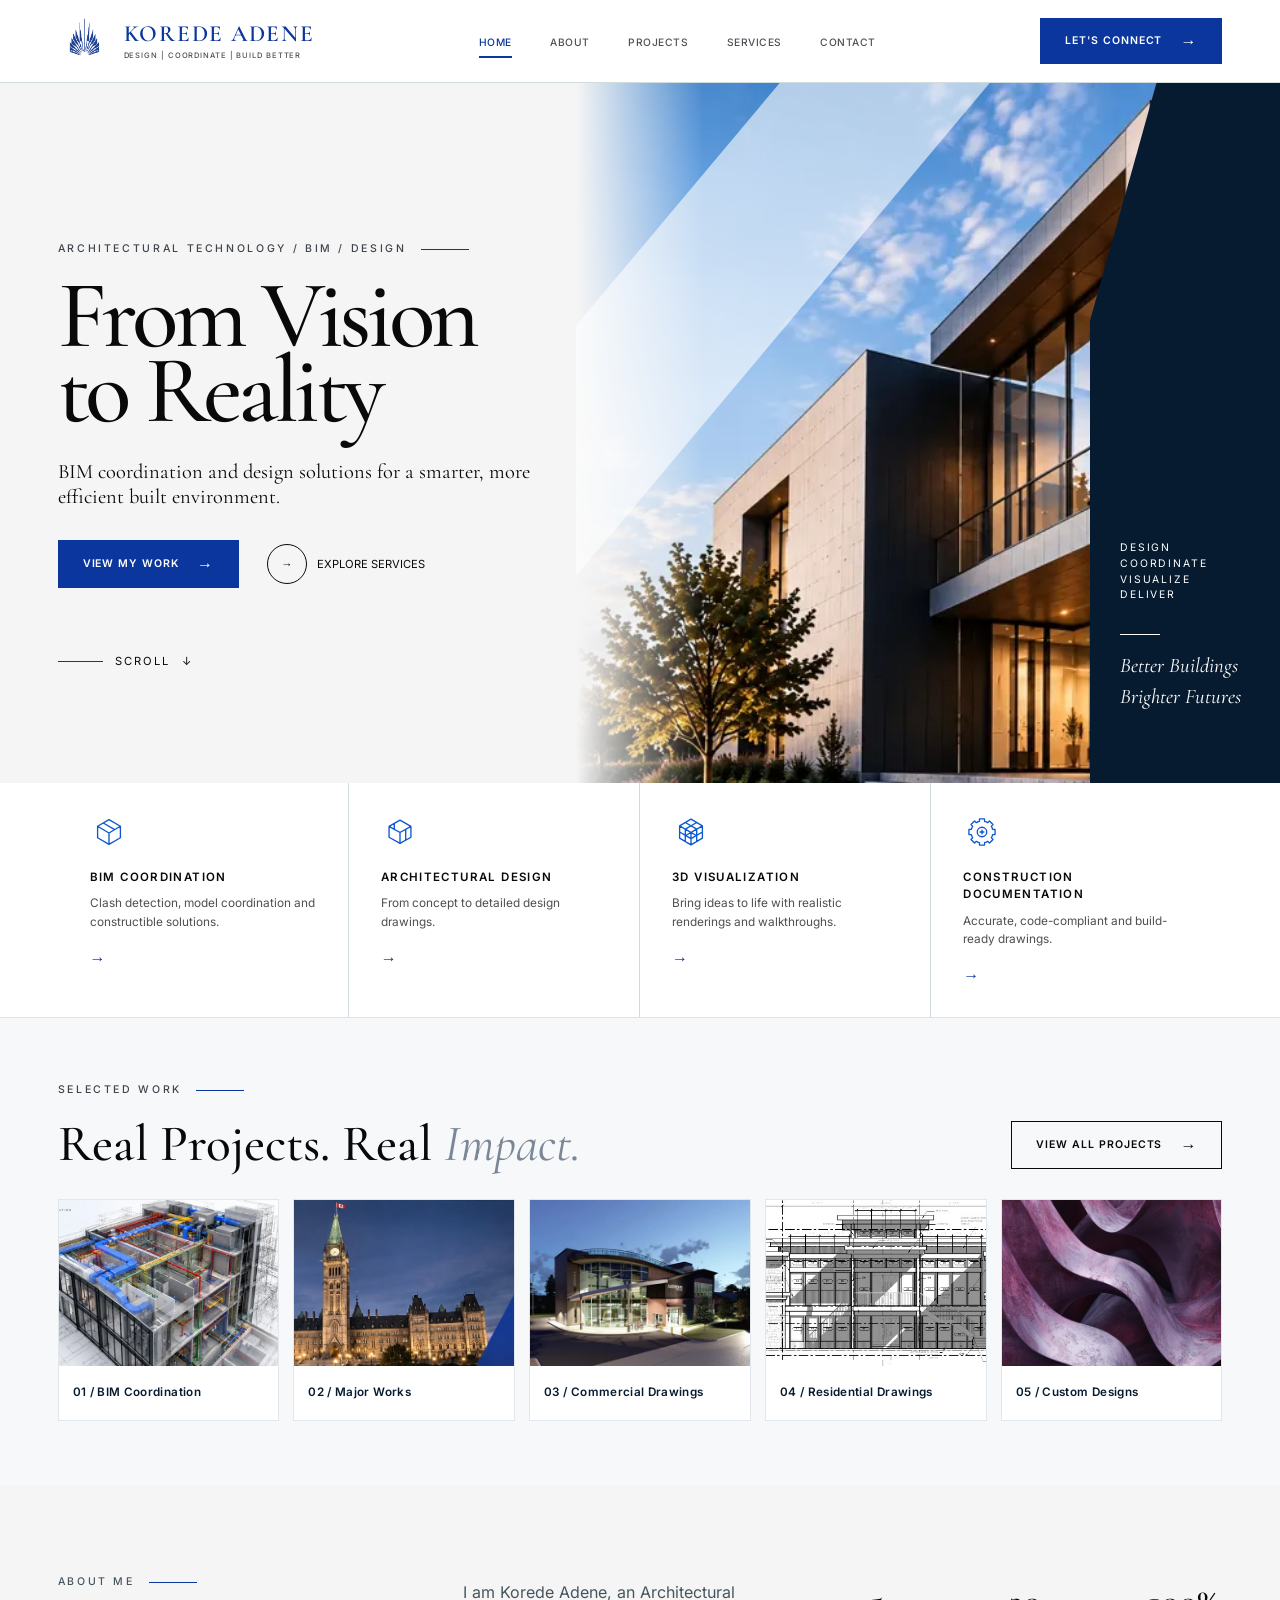
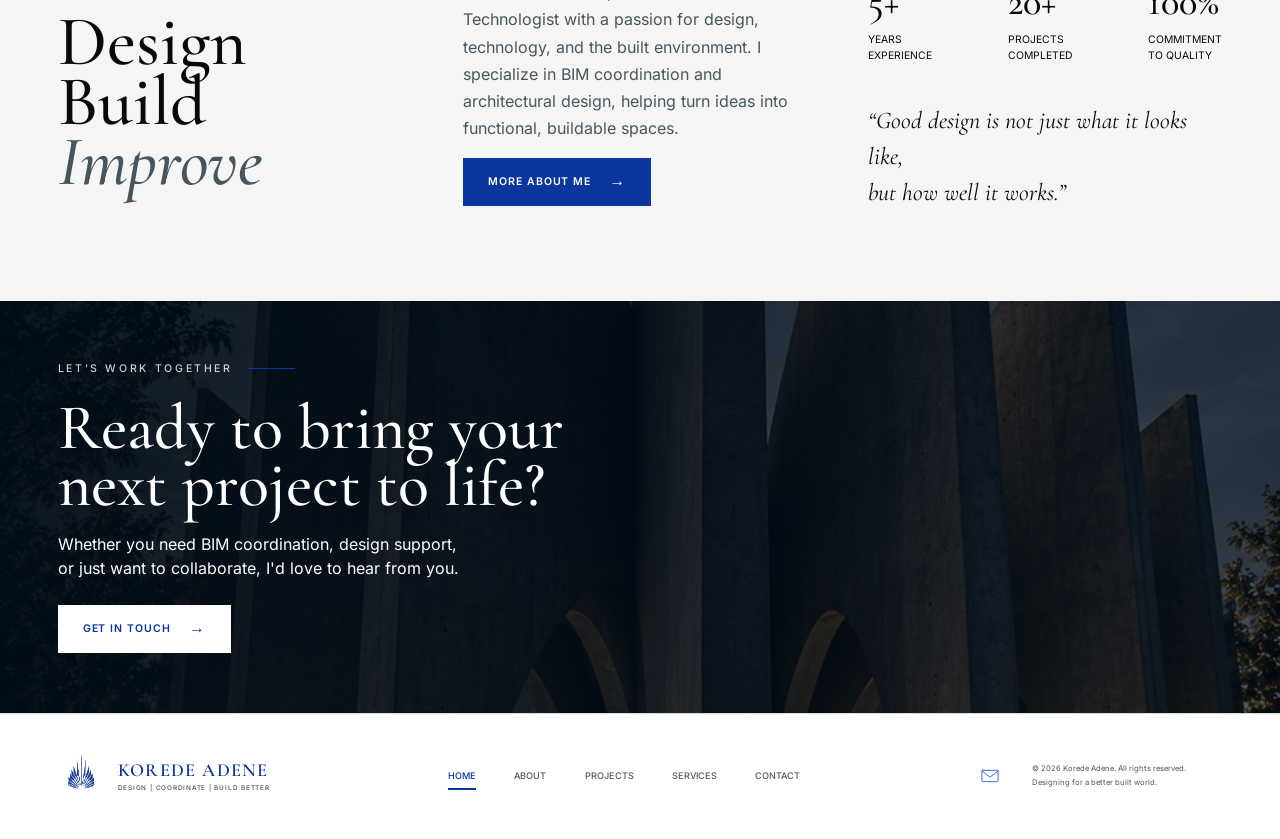
==== commit add225c0: "Correct portfolio copy and optimize the Custom Designs gallery" ====
--- a/index.html
+++ b/index.html
@@ -175,7 +175,7 @@
 
         <div class="about__copy reveal">
           <p>
-            I'm Korede Adene, an Architectural Technologist with a passion for
+            I am Korede Adene, an Architectural Technologist with a passion for
             design, technology, and the built environment. I specialize in BIM
             coordination and architectural design, helping turn ideas into
             functional, buildable spaces.
